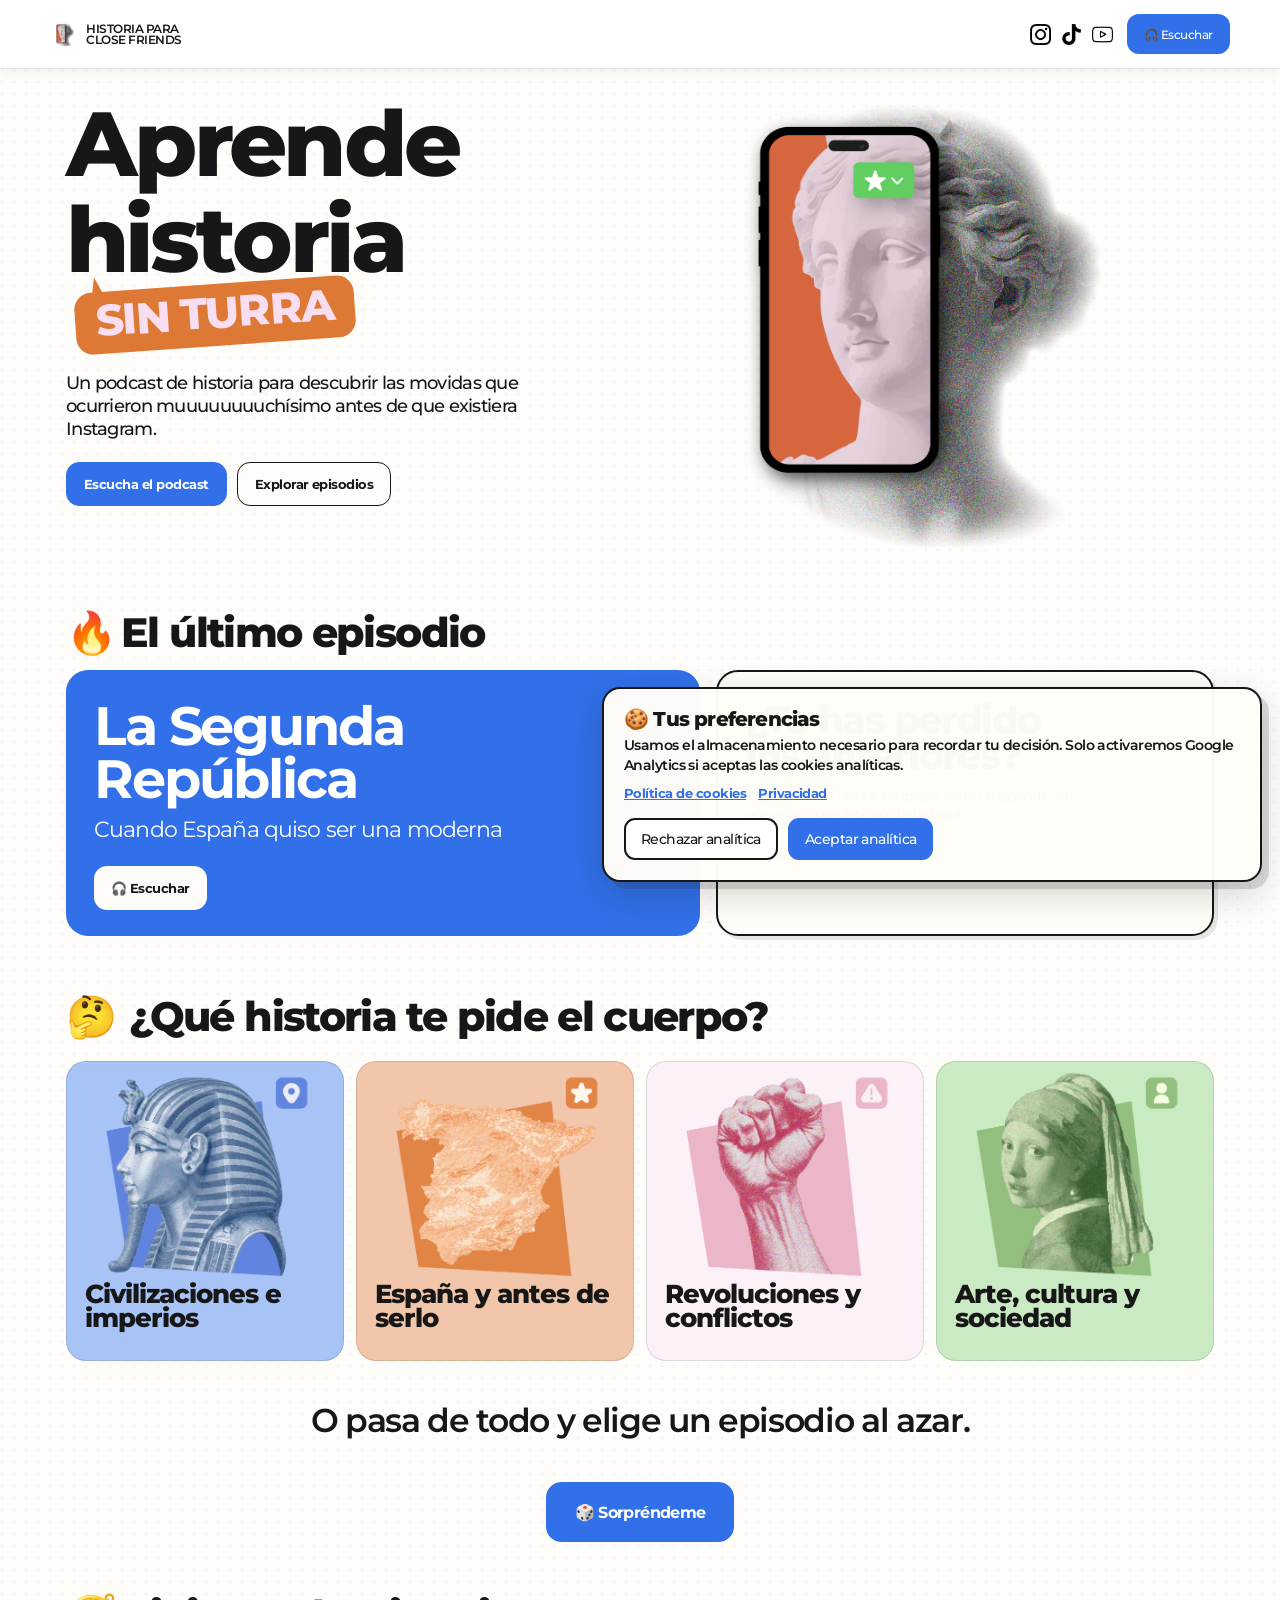
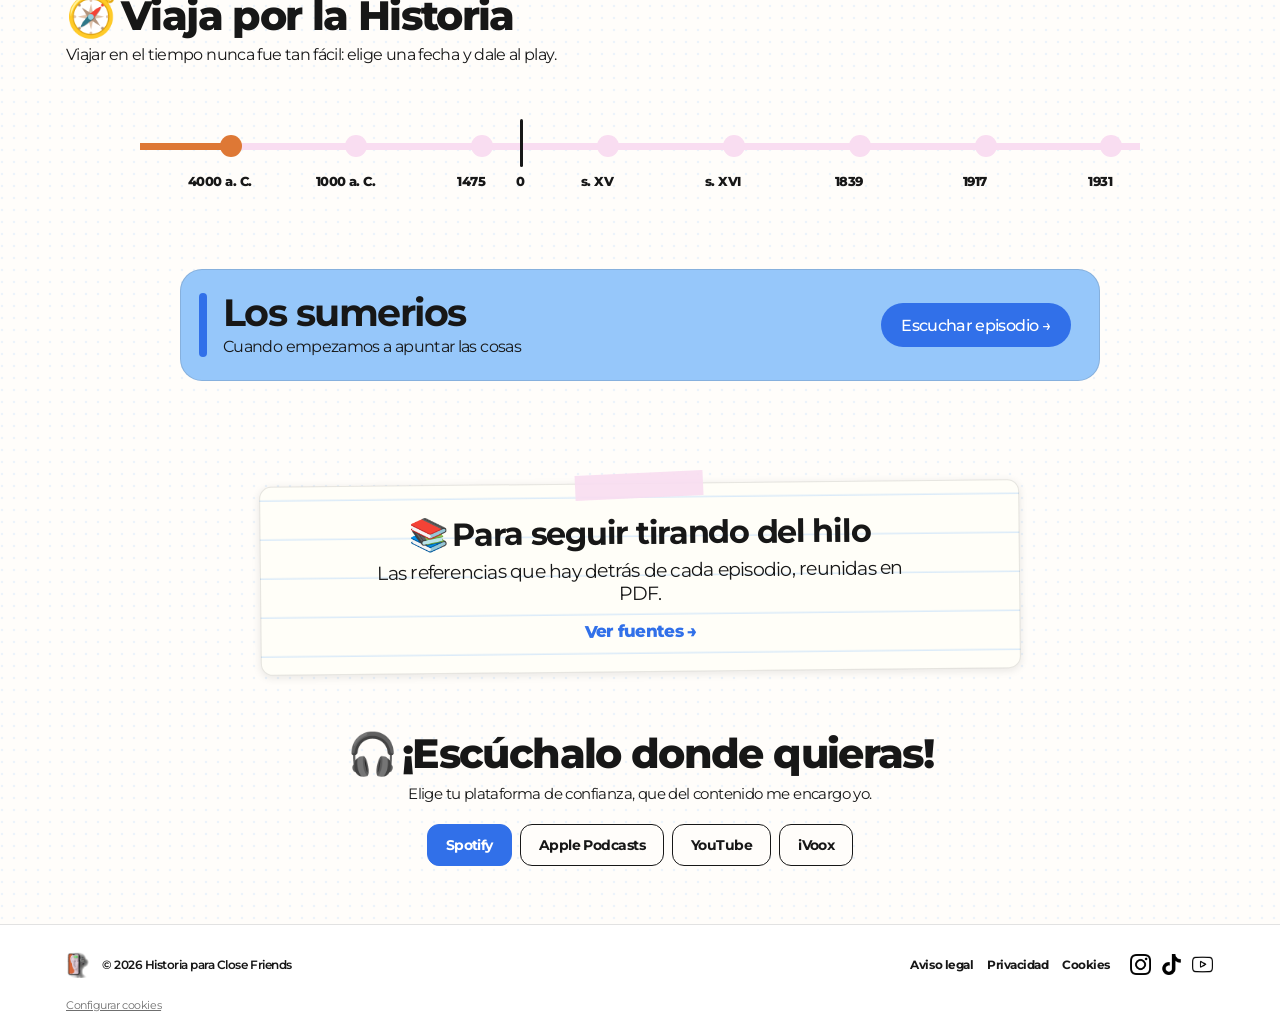
==== index.html @ 55a706d5 "Add files via upload" ====
<!doctype html>
<html lang="es">
  <head>
    <meta charset="utf-8">
    <meta name="viewport" content="width=device-width, initial-scale=1">
    <meta name="description" content="Historia para Close Friends: un podcast para aprender historia sin turra.">
    <title>Historia para Close Friends</title>
    <link rel="icon" href="assets/images/favicon-32.png" sizes="32x32" type="image/png">
    <link rel="icon" href="assets/images/favicon-16.png" sizes="16x16" type="image/png">
    <link rel="apple-touch-icon" href="assets/images/apple-touch-icon.png">
    <link rel="stylesheet" href="assets/css/shared.css?v=4">
    <link rel="stylesheet" href="assets/css/home.css?v=6">
  </head>
  <body>
    <main class="hcf-home" id="inicio">
      <div class="header-band">
        <header class="site-header">
          <a class="wordmark" href="index.html" aria-label="Historia para Close Friends">
            <img class="wordmark-icon" src="assets/images/hero-logo.png" alt="">
            <span class="wordmark-copy"><span>HISTORIA PARA</span><span>CLOSE FRIENDS</span></span>
          </a>
          <div class="header-actions">
            <div class="social-links" aria-label="Redes sociales">
              <!-- Las URLs reales de redes se cargarán desde la exportación de Sheets. -->
              <span class="social-link" aria-label="Instagram"><img src="assets/images/red-instagram.png" alt=""></span>
              <span class="social-link" aria-label="TikTok"><img src="assets/images/red-tiktok.png" alt=""></span>
              <span class="social-link" aria-label="YouTube"><img src="assets/images/red-youtube.png" alt=""></span>
            </div>
            <a class="header-listen" href="https://open.spotify.com/show/4cjYSY9JofzA4vvLkDBrxP" target="_blank" rel="noopener noreferrer">🎧 Escuchar</a>
          </div>
        </header>
      </div>

      <div class="hero-band">
        <section class="hero" aria-labelledby="hero-title">
          <div class="hero-copy">
            <h1 class="hero-title" id="hero-title"><span>Aprende</span><span>historia</span></h1>
            <div class="hero-speech">SIN TURRA</div>
            <p class="hero-description">Un podcast de historia para descubrir las movidas que ocurrieron muuuuuuchísimo antes de que existiera Instagram.</p>
            <div class="hero-actions">
              <a class="button button-primary" href="https://open.spotify.com/show/4cjYSY9JofzA4vvLkDBrxP" target="_blank" rel="noopener noreferrer">Escucha el podcast</a>
              <a class="button button-secondary" href="episodios/">Explorar episodios</a>
            </div>
          </div>
          <div class="hero-art"><img src="assets/images/hero-logo.png" alt="Escultura clásica y móvil de Historia para Close Friends"></div>
        </section>
      </div>

      <section class="latest-band" id="episodios" aria-labelledby="latest-heading">
        <div class="latest">
          <h2 class="latest-heading emoji-heading" id="latest-heading"><span class="heading-emoji" aria-hidden="true">🔥</span><span class="heading-copy">El último episodio</span></h2>
          <article class="episode-card">
            <h3>La Segunda República</h3>
            <p>Cuando España quiso ser una moderna</p>
            <a class="button" href="https://open.spotify.com/show/4cjYSY9JofzA4vvLkDBrxP" target="_blank" rel="noopener noreferrer">🎧 Escuchar</a>
          </article>
          <aside class="episodes-more">
            <h3>¿Te has perdido los anteriores?</h3>
            <p>Descubre por dónde empezar, salta de episodio en episodio y piérdete por la historia.</p>
            <a href="episodios/">Explorar episodios →</a>
          </aside>
        </div>
      </section>

      <section class="categories-band" id="categorias" aria-labelledby="categories-heading">
        <div class="categories">
          <div class="categories-intro"><h2 class="categories-heading emoji-heading" id="categories-heading"><span class="heading-emoji" aria-hidden="true">🤔</span><span class="categories-title-text heading-copy">¿Qué historia te pide el cuerpo?</span></h2></div>
          <div class="category-grid">
            <a class="category-card" href="episodios/?categoria=civilizaciones" style="--category-color:#3170E9" aria-label="Explorar Civilizaciones e imperios"><span class="category-art"><img src="assets/images/categoria-civilizaciones.png" alt=""></span><span class="category-name">Civilizaciones e imperios</span></a>
            <a class="category-card" href="episodios/?categoria=espana" style="--category-color:#DE7835" aria-label="Explorar España y antes de serlo"><span class="category-art"><img src="assets/images/categoria-espana.png" alt=""></span><span class="category-name">España y antes de serlo</span></a>
            <a class="category-card" href="episodios/?categoria=revoluciones" style="--category-color:#EBB6C7" aria-label="Explorar Revoluciones y conflictos"><span class="category-art"><img src="assets/images/categoria-revoluciones.png" alt=""></span><span class="category-name">Revoluciones y conflictos</span></a>
            <a class="category-card" href="episodios/?categoria=arte" style="--category-color:#7FCC6E" aria-label="Explorar Arte, cultura y sociedad"><span class="category-art"><img src="assets/images/categoria-arte.png" alt=""></span><span class="category-name">Arte, cultura y sociedad</span></a>
          </div>
        </div>
      </section>

      <section class="random-band" aria-labelledby="random-title">
        <div class="random-callout"><div class="random-copy"><h2 class="random-title" id="random-title">O pasa de todo y elige un episodio al azar.</h2></div><a class="random-button" href="#" data-random-episode>🎲 Sorpréndeme</a></div>
      </section>

      <section class="timeline-band" id="timeline" aria-labelledby="timeline-heading">
        <h2 class="timeline-section-title emoji-heading" id="timeline-heading"><span class="heading-emoji" aria-hidden="true">🧭</span><span class="heading-copy">Viaja por la Historia</span></h2>
        <p class="timeline-section-subtitle">Viajar en el tiempo nunca fue tan fácil: elige una fecha y dale al play.</p>
        <div class="timeline-preview" data-timeline>
          <div class="timeline-rail" data-timeline-rail>
            <span class="timeline-zero" aria-hidden="true"></span><span class="timeline-zero-label">0</span>
            <button class="timeline-dot is-active" type="button" data-title="Los sumerios" data-subtitle="Cuando empezamos a apuntar las cosas" data-audio="https://open.spotify.com/show/4cjYSY9JofzA4vvLkDBrxP" data-color="#3170E9" data-pale="#96C7FA" style="left:8%" aria-label="4000 a. C. · Los sumerios"></button><span class="timeline-date" style="left:8%">4000 a. C.</span>
            <button class="timeline-dot" type="button" data-title="La Polinesia" data-subtitle="Cuando tu continente es el océano" data-audio="https://open.spotify.com/show/4cjYSY9JofzA4vvLkDBrxP" data-color="#3170E9" data-pale="#96C7FA" style="left:32%" aria-label="1000 a. C. · La Polinesia"></button><span class="timeline-date" style="left:32%">1000 a. C.</span>
            <button class="timeline-dot" type="button" data-title="El Imperio Inca" data-subtitle="Cuando todos los caminos llevaban al Cusco" data-audio="https://open.spotify.com/show/4cjYSY9JofzA4vvLkDBrxP" data-color="#3170E9" data-pale="#96C7FA" style="left:46%" aria-label="s. XV · El Imperio Inca"></button><span class="timeline-date" style="left:46%">s. XV</span>
            <button class="timeline-dot" type="button" data-title="La Guerra de Sucesión Castellana" data-subtitle="Cuando un chisme cambió la historia" data-audio="https://open.spotify.com/show/4cjYSY9JofzA4vvLkDBrxP" data-color="#DE7835" data-pale="#F5C6A4" style="left:61%" aria-label="1475 · La Guerra de Sucesión Castellana"></button><span class="timeline-date" style="left:61%">1475</span>
            <button class="timeline-dot" type="button" data-title="Los Médici" data-subtitle="Cuando el arte era la mejor campaña electoral" data-audio="https://open.spotify.com/show/4cjYSY9JofzA4vvLkDBrxP" data-color="#7FCC6E" data-pale="#CAEAC2" style="left:72%" aria-label="s. XVI · Los Médici"></button><span class="timeline-date" style="left:72%">s. XVI</span>
            <button class="timeline-dot" type="button" data-title="Las Guerras del Opio" data-subtitle="Cuando Reino Unido fue el mayor narcoestado" data-audio="https://open.spotify.com/show/4cjYSY9JofzA4vvLkDBrxP" data-color="#EBB6C7" data-pale="#EBB6C7" style="left:82%" aria-label="1839 · Las Guerras del Opio"></button><span class="timeline-date" style="left:82%">1839</span>
            <button class="timeline-dot" type="button" data-title="La Revolución Rusa" data-subtitle="Cuando ya se cantaba Ra Ra Rasputín" data-audio="https://open.spotify.com/show/4cjYSY9JofzA4vvLkDBrxP" data-color="#EBB6C7" data-pale="#EBB6C7" style="left:89%" aria-label="1917 · La Revolución Rusa"></button><span class="timeline-date" style="left:89%">1917</span>
            <button class="timeline-dot" type="button" data-title="La Segunda República" data-subtitle="Cuando España quiso ser una moderna" data-audio="https://open.spotify.com/show/4cjYSY9JofzA4vvLkDBrxP" data-color="#DE7835" data-pale="#F5C6A4" style="left:96%" aria-label="1931 · La Segunda República"></button><span class="timeline-date" style="left:96%">1931</span>
          </div>
          <article class="timeline-card" data-timeline-card><div><h3 data-timeline-title>Los sumerios</h3><p data-timeline-subtitle>Cuando empezamos a apuntar las cosas</p></div><a data-timeline-link href="https://open.spotify.com/show/4cjYSY9JofzA4vvLkDBrxP" target="_blank" rel="noopener noreferrer">Escuchar episodio →</a></article>
        </div>
      </section>

      <section class="bibliography-band" aria-labelledby="bibliography-heading"><div class="bibliography"><div class="bibliography-note"><h2 class="emoji-heading" id="bibliography-heading"><span class="heading-emoji" aria-hidden="true">📚</span><span class="heading-copy">Bibliografía</span></h2><p>Las referencias que hay detrás de cada episodio, reunidas en PDF.</p><a href="bibliografia/">Ver bibliografía →</a></div></div></section>
      <section class="listen-band" id="escuchar" aria-labelledby="listen-heading"><div class="listen-section"><h2 class="emoji-heading" id="listen-heading"><span class="heading-emoji" aria-hidden="true">🎧</span><span class="heading-copy">¡Escúchalo donde quieras!</span></h2><p>Elige tu plataforma de confianza, que del contenido me encargo yo.</p><div class="platform-list"><a class="platform-button" href="https://open.spotify.com/show/4cjYSY9JofzA4vvLkDBrxP" target="_blank" rel="noopener noreferrer">Spotify</a><a class="platform-button" href="https://podcasts.apple.com/es/podcast/historia-para-close-friends/id6801561675" target="_blank" rel="noopener noreferrer">Apple Podcasts</a><a class="platform-button" href="https://www.youtube.com/@HistoriaparaCloseFriends/podcasts" target="_blank" rel="noopener noreferrer">YouTube</a><a class="platform-button" href="https://go.ivoox.com/sq/3216938" target="_blank" rel="noopener noreferrer">iVoox</a></div></div></section>

      <footer class="site-footer"><div class="footer-content"><div class="footer-brand"><img class="footer-logo" src="assets/images/favicon-512.png" alt=""><span class="footer-copy">© 2026 Historia para Close Friends</span></div><nav class="footer-nav" aria-label="Enlaces legales"><a href="aviso-legal/">Aviso legal</a><a href="privacidad/">Privacidad</a><a href="cookies/">Cookies</a></nav><div class="social-links" aria-label="Redes sociales"><span class="social-link" aria-label="Instagram"><img src="assets/images/red-instagram.png" alt=""></span><span class="social-link" aria-label="TikTok"><img src="assets/images/red-tiktok.png" alt=""></span><span class="social-link" aria-label="YouTube"><img src="assets/images/red-youtube.png" alt=""></span></div></div><div class="footer-meta"><button class="footer-cookie-settings" type="button" data-open-cookie-settings>Configurar cookies</button></div></footer>
    </main>
    <script src="assets/js/site-data.js?v=4"></script>
    <script src="assets/js/analytics.js?v=1"></script>
    <script src="assets/js/cookie-consent.js?v=1"></script>
    <script src="assets/js/social-links.js"></script>
    <script src="assets/js/home.js?v=2"></script>
  </body>
</html>
---- assets/css/shared.css ----
/* Estilos únicos de navegación compartidos por Home y subpáginas. */
  :root {
    --blue: #3170E9;
    --light-blue: #96C7FA;
    --pink: #F9DDF1;
    --green: #7FCC6E;
    --orange: #DE7835;
    --ink: #171717;
    --paper: #fffdfa;
    --tracking: -.04em;
    --header-height: 68px;
  }
  *, *::before, *::after { box-sizing: border-box; }
  body { margin: 0; padding-top: var(--header-height); scroll-padding-top: var(--header-height); color: var(--ink); font-family: "Montserrat", Arial, sans-serif; background-color: var(--paper); background-image: radial-gradient(rgba(150,199,250,.28) 1.35px, transparent 1.35px); background-size: 14px 14px; }
  /* Un único tracking para todos los textos de la web. */
  body, body * { letter-spacing: var(--tracking) !important; }
  a, a:visited { color: inherit; }
  .header-band { position: fixed; inset: 0 0 auto; z-index: 1000; min-height: var(--header-height); background: rgba(255,255,255,.96); border-bottom: 1px solid rgba(23,23,23,.12); box-shadow: 0 3px 14px rgba(23,23,23,.06); backdrop-filter: blur(10px); }
  .site-footer { border-top: 1px solid rgba(23,23,23,.12); background: #fff; }
  a, a:visited { color: inherit; }
  .site-header, .footer-content, .footer-meta { width: min(1180px, calc(100% - 48px)); margin: 0 auto; }
  .site-header { min-height: 68px; display: grid; grid-template-columns: 1fr auto; align-items: center; gap: 24px; }
  .wordmark { display: inline-flex; align-items: center; gap: 4px; width: max-content; color: var(--ink); text-decoration: none; font-size: 12px; font-weight: 600; line-height: .94; letter-spacing: -.015em; }
  .wordmark-icon { display: block; width: 32px; height: 38px; object-fit: contain; flex: 0 0 auto; }
  .wordmark-copy span { display: block; }
  .desktop-nav { display: flex; align-items: center; gap: 29px; }
  .desktop-nav a { color: var(--ink); text-decoration: none; font-size: 12px; font-weight: 700; letter-spacing: -.01em; }
  .desktop-nav a:hover, .footer-nav a:hover, .footer-legal a:hover { color: var(--blue) !important; }
  .header-actions { justify-self: end; display: flex; align-items: center; gap: 12px; }
  .social-links { display: flex; align-items: center; gap: 7px; }
  .social-link { display: inline-flex; align-items: center; justify-content: center; width: 24px; height: 24px; color: var(--ink); text-decoration: none; cursor: pointer; }
  .social-link img { display: block; width: 21px; height: 21px; object-fit: contain; }
  .social-link-label { font-size: 10px; font-weight: 700; }
  .header-listen { justify-self: end; display: inline-flex; align-items: center; min-height: 40px; padding: 0 17px; border: none; border-radius: 12px; background: var(--blue); color: #fff !important; font-size: 12px; font-weight: 500; letter-spacing: -.01em; text-decoration: none; }
  .footer-content { padding: 20px 16px 12px; display: grid; grid-template-columns: auto 1fr auto; align-items: center; gap: 22px; }
  .footer-brand { display: inline-flex; align-items: center; gap: 9px; min-width: 0; }
  .footer-logo { display: block; width: 27px; height: 31px; object-fit: contain; flex: 0 0 auto; }
  .footer-copy { color: var(--ink); font-size: 12px; font-weight: 600; letter-spacing: -.02em; white-space: nowrap; }
  .footer-nav, .footer-legal { display: flex; flex-wrap: wrap; align-items: center; gap: 14px; }
  .footer-nav { justify-content: flex-end; }
  .footer-nav a, .footer-legal a { color: var(--ink); text-decoration: none; font-size: 12px; }
  .footer-nav a { font-weight: 700; }
  .footer-legal a { color: rgba(23,23,23,.62); font-size: 11px; }
  .footer-nav a:hover, .footer-legal a:hover { color: var(--blue); text-decoration: underline; }
  .footer-meta { padding: 0 16px 18px; display: flex; justify-content: flex-end; gap: 16px; }
  .footer-cookie-settings { padding: 0; border: 0; background: transparent; color: rgba(23,23,23,.62); cursor: pointer; font: inherit; font-size: 11px; text-decoration: underline; }
  .footer-cookie-settings:hover { color: var(--blue); }

  /* Aviso de privacidad: el código de Analytics no se carga hasta aceptar. */
  .cookie-banner { position: fixed; z-index: 1100; right: 18px; bottom: 18px; left: 18px; width: min(660px, calc(100% - 36px)); margin-left: auto; padding: 20px; border: 2px solid var(--ink); border-radius: 18px; background: rgba(255, 253, 247, .98); box-shadow: 7px 7px 0 rgba(23,23,23,.14), 0 12px 35px rgba(23,23,23,.18); }
  .cookie-banner[hidden] { display: none; }
  .cookie-banner-title { margin: 0 0 7px; font-size: 20px; font-weight: 800; line-height: 1; }
  .cookie-banner-copy { margin: 0; font-size: 14px; font-weight: 600; line-height: 1.38; }
  .cookie-banner-links { display: flex; flex-wrap: wrap; gap: 12px; margin-top: 10px; }
  .cookie-banner-links a { color: var(--blue); font-size: 13px; font-weight: 700; }
  .cookie-banner-actions { display: flex; flex-wrap: wrap; gap: 10px; margin-top: 17px; }
  .cookie-button { min-height: 42px; padding: 9px 15px; border: 2px solid var(--ink); border-radius: 11px; cursor: pointer; font: inherit; font-size: 14px; font-weight: 500; }
  .cookie-button-accept { background: var(--blue); border-color: var(--blue); color: #fff; }
  .cookie-button-reject { background: #fff; color: var(--ink); }
  .cookie-button:hover { transform: translateY(-2px); }
  .cookie-button:focus-visible, .footer-cookie-settings:focus-visible { outline: 3px solid var(--orange); outline-offset: 3px; }
  @media (max-width: 780px) {
    .site-header { grid-template-columns: 1fr auto; width: min(100% - 28px, 1180px); }
    .desktop-nav { grid-column: 1 / -1; grid-row: 2; justify-content: space-between; gap: 10px; padding-bottom: 14px; }
    .header-actions .social-links { display: none; }
    .footer-content, .footer-meta { width: calc(100% - 28px); }
    .footer-content { grid-template-columns: 1fr; gap: 14px; }
    .footer-nav { justify-content: flex-start; }
    .footer-meta { justify-content: flex-start; }
    .cookie-banner { right: 14px; bottom: 14px; left: 14px; width: auto; padding: 17px; }
  }
  @media (max-width: 480px) {
    .wordmark-icon { width: 28px; height: 34px; }
    .wordmark { font-size: 11px; }
    .header-listen { padding: 0 11px; }
  }
---- assets/css/home.css ----
@import url('https://fonts.googleapis.com/css2?family=Montserrat:wght@500;600;700;800&display=swap');

      :root {
        --blue: #3170E9;
        --light-blue: #96C7FA;
        --pink: #F9DDF1;
        --green: #7FCC6E;
        --orange: #DE7835;
        --ink: #171717;
        --paper: #fffdfa;
      }

      * {
        box-sizing: border-box;
      }

      html,
      body {
        margin: 0;
        background: transparent;
      }

      body {
        color: var(--ink);
        font-family: "Montserrat", Arial, sans-serif;
      }

      .hcf-home {
        overflow: hidden;
        background-color: var(--paper);
        background-image: url("data:image/svg+xml,%3Csvg xmlns='http://www.w3.org/2000/svg' width='12' height='12' viewBox='0 0 12 12'%3E%3Ccircle cx='2' cy='2' r='1.25' fill='%2396C7FA' fill-opacity='.18'/%3E%3C/svg%3E");
        background-repeat: repeat;
        background-position: 0 0;
      }

      /* Microinteracciones: suaves y respetuosas con la identidad visual. */
      .hcf-home .reveal-on-scroll {
        opacity: 0;
        transform: translateY(18px);
        transition: opacity .55s ease, transform .55s ease;
      }

      .hcf-home .reveal-on-scroll.is-visible {
        opacity: 1;
        transform: translateY(0);
      }

      .hcf-home .button,
      .hcf-home .header-listen,
      .hcf-home .random-button,
      .hcf-home .timeline-card a,
      .hcf-home .platform-button,
      .hcf-home .bibliography-note a {
        transition: transform .2s ease, background-color .2s ease, color .2s ease;
      }

      .hcf-home .button:hover,
      .hcf-home .header-listen:hover,
      .hcf-home .random-button:hover,
      .hcf-home .timeline-card a:hover,
      .hcf-home .platform-button:hover,
      .hcf-home .bibliography-note a:hover {
        transform: translateY(-3px);
      }

      .hcf-home .category-card {
        transition: transform .25s ease, box-shadow .25s ease;
      }

      .hcf-home .category-card:hover {
        transform: translateY(-5px);
        box-shadow: 0 8px 0 rgba(23, 23, 23, .08);
      }

      .hcf-home .timeline-dot:hover {
        box-shadow: 0 0 0 5px rgba(249, 221, 241, .8);
      }

      @media (prefers-reduced-motion: reduce) {
        .hcf-home .reveal-on-scroll,
        .hcf-home .reveal-on-scroll.is-visible {
          opacity: 1;
          transform: none;
          transition: none;
        }

        .hcf-home .button,
        .hcf-home .header-listen,
        .hcf-home .random-button,
        .hcf-home .timeline-card a,
        .hcf-home .platform-button,
        .hcf-home .bibliography-note a,
        .hcf-home .category-card {
          transition: none;
        }
      }

      /* Modo experimental: se activa con ?motion=bold */
      @media (prefers-reduced-motion: no-preference) {
        .hcf-home.motion-bold .reveal-on-scroll {
          transform: translateY(54px) rotate(1.2deg) scale(.97);
          transition-duration: .8s;
        }

        .hcf-home.motion-bold .reveal-on-scroll.is-visible {
          transform: translateY(0) rotate(0) scale(1);
        }

        .hcf-home.motion-bold .category-card:hover {
          transform: translateY(-12px) rotate(-1.2deg) scale(1.025);
          box-shadow: 0 14px 0 rgba(23, 23, 23, .10);
        }

        .hcf-home.motion-bold .button:hover,
        .hcf-home.motion-bold .header-listen:hover,
        .hcf-home.motion-bold .random-button:hover,
        .hcf-home.motion-bold .timeline-card a:hover,
        .hcf-home.motion-bold .platform-button:hover {
          transform: translateY(-6px) rotate(-1.5deg) scale(1.06);
        }

        .hcf-home.motion-bold .timeline-dot:hover {
          transform: scale(1.45) rotate(12deg);
          box-shadow: 0 0 0 8px rgba(249, 221, 241, .9), 0 0 22px rgba(127, 204, 110, .65);
        }

        .hcf-home.motion-bold .timeline-card {
          animation: timeline-card-float 3.2s ease-in-out infinite;
        }

        .hcf-home.motion-bold .random-button {
          animation: random-button-wiggle 4s ease-in-out infinite;
        }

        @keyframes timeline-card-float {
          0%, 100% { transform: translateY(0) rotate(0); }
          50% { transform: translateY(-5px) rotate(.5deg); }
        }

        @keyframes random-button-wiggle {
          0%, 82%, 100% { transform: rotate(0); }
          86% { transform: rotate(-3deg) scale(1.04); }
          90% { transform: rotate(3deg) scale(1.04); }
          94% { transform: rotate(-1deg) scale(1.02); }
        }
      }

      /* El patrón vive en un único fondo para que no se reinicie entre secciones. */
      .hero-band,
      .latest-band,
      .categories-band,
      .random-band,
      .timeline-band,
      .bibliography-band,
      .listen-band {
        background: transparent;
      }

      .hero-band {
        background-color: var(--paper);
        background-image: url("data:image/svg+xml,%3Csvg xmlns='http://www.w3.org/2000/svg' width='12' height='12' viewBox='0 0 12 12'%3E%3Ccircle cx='2' cy='2' r='1.25' fill='%2396C7FA' fill-opacity='.22'/%3E%3C/svg%3E");
      }

      .hero {
        width: min(1180px, calc(100% - 48px));
        margin: 0 auto;
      }

      .hero {
        display: grid;
        grid-template-columns: minmax(0, 1.04fr) minmax(300px, .96fr);
        align-items: start;
        gap: 32px;
        min-height: 540px;
        padding: 34px 16px 58px;
      }

      .hero-copy {
        position: relative;
        z-index: 1;
      }

      .hero-title {
        max-width: 670px;
        margin: 0;
        color: var(--ink);
        font-size: clamp(64px, 7.1vw, 112px);
        font-weight: 800;
        line-height: .93;
        letter-spacing: -.07em;
      }

      .hero-title span {
        display: block;
      }

      .hero-title span + span {
        margin-top: 11px;
      }

      .hero-speech {
        position: relative;
        z-index: 2;
        display: inline-block;
        margin: 2px 0 25px 9px;
        padding: 7px 21px 11px;
        border-radius: 17px;
        background: var(--orange);
        color: var(--pink);
        font-size: clamp(29px, 3.4vw, 46px);
        font-weight: 800;
        line-height: 1;
        letter-spacing: -.035em;
        transform: rotate(-4deg);
      }

      .hero-speech::after {
        content: "";
        position: absolute;
        top: -14px;
        left: 20px;
        width: 0;
        height: 0;
        border-right: 14px solid transparent;
        border-bottom: 20px solid var(--orange);
        transform: rotate(10deg);
      }

      .hero-description {
        max-width: 520px;
        margin: 0 0 21px;
        font-size: clamp(16px, 1.4vw, 19px);
        font-weight: 500;
        line-height: 1.31;
        letter-spacing: -.012em;
      }

      .hero-actions {
        display: flex;
        flex-wrap: wrap;
        gap: 10px;
      }

      .button {
        display: inline-flex;
        align-items: center;
        justify-content: center;
        min-height: 44px;
        padding: 0 17px;
        border-radius: 13px;
        font-size: 13px;
        font-weight: 700;
        letter-spacing: -.01em;
        text-decoration: none;
      }

      .button-primary {
        border: 1.5px solid var(--blue);
        background: var(--blue);
        color: #fff !important;
      }

      .button-secondary {
        border: 1.5px solid var(--ink);
        background: var(--paper);
        color: var(--ink);
      }

      .button-secondary:hover,
      .button-secondary:focus-visible {
        background: var(--pink);
        color: var(--ink);
      }

      .hero-art {
        display: flex;
        justify-content: center;
        align-items: flex-start;
        min-height: 500px;
        margin-bottom: -300px;
      }

      .hero-art img {
        display: block;
        width: min(120%, 620px);
        max-width: none;
        height: auto;
        transform: translateY(-155px);
      }

      .latest-band {
        background-color: var(--paper);
        background-image: url("data:image/svg+xml,%3Csvg xmlns='http://www.w3.org/2000/svg' width='12' height='12' viewBox='0 0 12 12'%3E%3Ccircle cx='2' cy='2' r='1.25' fill='%2396C7FA' fill-opacity='.22'/%3E%3C/svg%3E");
      }

      .latest {
        width: min(1180px, calc(100% - 48px));
        margin: 0 auto;
        padding: 4px 16px 58px;
        display: grid;
        grid-template-columns: minmax(0, 1.12fr) minmax(280px, .88fr);
        gap: 16px;
      }

      .latest-heading {
        grid-column: 1 / -1;
        margin: 0 0 2px;
        font-size: clamp(30px, 3.2vw, 44px);
        font-weight: 800;
        line-height: .98;
        letter-spacing: -.055em;
      }

      /* El emoji ocupa su propia columna: si el texto salta de línea,
         continúa bajo la frase y no bajo el emoji. */
      .emoji-heading {
        display: flex;
        align-items: flex-start;
        gap: .14em;
      }

      .emoji-heading .heading-emoji {
        flex: 0 0 auto;
        line-height: inherit;
      }

      .emoji-heading .heading-copy {
        min-width: 0;
      }

      .episode-card,
      .episodes-more {
        min-height: 220px;
        border-radius: 22px;
        padding: 30px 28px 26px;
      }

      .episode-card {
        display: flex;
        flex-direction: column;
        align-items: flex-start;
        background: var(--blue);
        color: white;
      }

      .episode-card h3 {
        margin: 0 0 10px;
        font-size: clamp(36px, 4.2vw, 58px);
        font-weight: 700;
        line-height: .98;
        letter-spacing: -.055em;
      }

      .episode-card p {
        margin: 0 0 24px;
        font-size: clamp(17px, 1.7vw, 22px);
        line-height: 1.2;
        letter-spacing: -.02em;
      }

      .episode-card .button {
        margin-top: auto;
        border-color: var(--ink);
        background: var(--paper);
        color: var(--ink);
      }

      .episodes-more {
        border: 2px solid var(--ink);
        background: #FFFDF7;
        box-shadow: 4px 4px 0 rgba(23, 23, 23, .10);
      }

      .episodes-more h3 {
        max-width: 340px;
        margin: 0 0 14px;
        font-size: clamp(27px, 3vw, 39px);
        font-weight: 800;
        line-height: .94;
        letter-spacing: -.06em;
      }

      .episodes-more p {
        max-width: 330px;
        margin: 0 0 22px;
        font-size: 14px;
        line-height: 1.25;
        letter-spacing: -.01em;
      }

      .episodes-more a {
        color: var(--blue);
        font-size: 14px;
        font-weight: 700;
        letter-spacing: -.02em;
        text-decoration: none;
      }

      .episodes-more a:hover,
      .bibliography-note a:hover {
        color: var(--orange) !important;
      }

      .categories-band {
        background-color: var(--paper);
        background-image: url("data:image/svg+xml,%3Csvg xmlns='http://www.w3.org/2000/svg' width='12' height='12' viewBox='0 0 12 12'%3E%3Ccircle cx='2' cy='2' r='1.25' fill='%2396C7FA' fill-opacity='.22'/%3E%3C/svg%3E");
      }

      .categories {
        width: min(1180px, calc(100% - 48px));
        margin: 0 auto;
        padding: 4px 16px 18px;
      }

      .categories-intro {
        display: block;
        margin-bottom: 26px;
      }

      .categories-heading {
        gap: 14px;
        max-width: 100%;
        margin: 0;
        font-size: clamp(30px, 3.2vw, 44px);
        font-weight: 800;
        line-height: .92;
        letter-spacing: -.065em;
      }

      .categories-emoji {
        flex: 0 0 auto;
        line-height: .92;
      }

      .categories-title-text {
        min-width: 0;
      }

      .category-grid {
        display: grid;
        grid-template-columns: repeat(4, minmax(0, 1fr));
        gap: 12px;
      }

      .category-card {
        position: relative;
        min-height: 300px;
        overflow: hidden;
        border: 1px solid rgba(23, 23, 23, .12);
        border-radius: 20px;
        background: color-mix(in srgb, var(--category-color) 42%, white);
        color: var(--ink);
        text-decoration: none;
      }

      .category-art {
        position: absolute;
        top: 8px;
        right: 8px;
        left: 8px;
        width: auto;
        height: 218px;
        display: flex;
        align-items: center;
        justify-content: center;
      }

      .category-art::after {
        content: none;
      }

      .category-art img {
        position: relative;
        z-index: 1;
        display: block;
        width: 100%;
        height: 100%;
        object-fit: contain;
        transform: scale(1.04);
      }

      .category-name {
        position: absolute;
        right: 18px;
        top: 220px;
        left: 18px;
        margin: 0;
        font-size: clamp(20px, 2vw, 28px);
        font-weight: 800;
        line-height: .94;
        letter-spacing: -.055em;
      }

      .timeline-band,
      .bibliography-band {
        background-color: var(--paper);
        background-image: url("data:image/svg+xml,%3Csvg xmlns='http://www.w3.org/2000/svg' width='12' height='12' viewBox='0 0 12 12'%3E%3Ccircle cx='2' cy='2' r='1.25' fill='%2396C7FA' fill-opacity='.22'/%3E%3C/svg%3E");
      }

      .timeline-preview {
        width: min(1180px, calc(100% - 48px));
        min-height: 310px;
        margin: 0 auto;
        padding: 18px 7% 34px;
        border-radius: 0;
        background: transparent;
        position: relative;
      }

      .timeline-rail {
        position: relative;
        height: 142px;
      }

      .timeline-rail::before,
      .timeline-rail::after {
        content: "";
        position: absolute;
        left: 0;
        top: 42px;
        height: 7px;
      }

      .timeline-rail::before {
        right: 0;
        background: var(--pink);
        z-index: 0;
      }
      .timeline-rail::after {
        width: var(--progress, 0px);
        background: var(--orange);
        transition: width .35s ease;
        pointer-events: none;
        z-index: 0;
      }

      .timeline-dot {
        position: absolute;
        top: 34px;
        width: 22px;
        height: 22px;
        border: 0;
        border-radius: 50%;
        background: var(--pink);
        cursor: pointer;
        z-index: 1;
        transition: background .2s ease, transform .2s ease;
      }

      .timeline-dot:hover { transform: scale(1.16); }
      .timeline-dot.is-active { background: var(--orange); }

      .timeline-zero {
        position: absolute;
        left: 38%;
        top: 18px;
        width: 3px;
        height: 48px;
        border-radius: 3px;
        background: var(--ink);
        z-index: 2;
      }

      .timeline-zero-label {
        position: absolute;
        left: 38%;
        top: 72px;
        transform: translateX(-50%);
        color: var(--ink);
        font-size: 13px;
        font-weight: 800;
      }

      .timeline-date {
        position: absolute;
        top: 72px;
        transform: translateX(-50%);
        color: var(--ink);
        font-size: 13px;
        font-weight: 800;
        white-space: nowrap;
        transition: top .2s ease;
      }

      .timeline-card {
        position: relative;
        width: min(920px, 100%);
        min-height: 112px;
        margin: 26px auto 0;
        padding: 22px 28px 22px 18px;
        display: grid;
        grid-template-columns: 8px minmax(0, 1fr) auto;
        align-items: center;
        gap: 16px;
        color: var(--ink);
        background: var(--timeline-pale, var(--pink));
        border: 1px solid rgba(23, 23, 23, .13);
        border-radius: 22px;
        box-shadow: none;
        transition: background-color .25s ease, border-color .25s ease;
      }

      .timeline-card::before {
        content: "";
        width: 8px;
        height: 64px;
        border-radius: 999px;
        background: var(--timeline-color, var(--orange));
      }

      .timeline-card h3 { margin: 0 0 6px; font-size: clamp(24px, 3vw, 38px); line-height: .95; letter-spacing: -.06em; }
      .timeline-card p { margin: 0; font-size: 16px; }
      .timeline-card a { display: inline-flex; align-items: center; justify-content: center; min-height: 44px; padding: 0 20px; border-radius: 999px; background: var(--timeline-color, var(--orange)); color: #fff !important; font-weight: 500; text-decoration: none; white-space: nowrap; }

      .timeline-section-title {
        width: min(1180px, calc(100% - 48px));
        margin: 0 auto 10px;
        padding: 0 16px;
        font-size: clamp(30px, 3.2vw, 44px);
        font-weight: 800;
        line-height: .95;
        letter-spacing: -.06em;
        text-align: left;
      }

      .timeline-section-subtitle {
        width: min(1180px, calc(100% - 48px));
        margin: 0 auto 18px;
        padding: 0 16px;
        font-size: 16px;
        line-height: 1.25;
        text-align: left;
      }

      .bibliography {
        width: min(1180px, calc(100% - 48px));
        margin: 0 auto;
        padding: 68px 16px 22px;
        display: grid;
        grid-template-columns: minmax(210px, .8fr) 1fr 1fr;
        gap: 16px;
        align-items: start;
      }

      .bibliography-heading h2 {
        margin: 0;
        font-size: clamp(30px, 3.2vw, 44px);
        line-height: .9;
        letter-spacing: -.07em;
      }

      .bibliography-note .emoji-heading,
      .listen-section .emoji-heading {
        justify-content: center;
        text-align: left;
      }

      .bibliography-card {
        min-height: 170px;
        padding: 22px 18px;
        border: 1px solid rgba(23, 23, 23, .12);
        border-radius: 18px;
        color: var(--ink);
        text-decoration: none;
      }

      .bibliography-card--pink { background: var(--pink); }
      .bibliography-card--orange { background: var(--orange); }

      .bibliography-card h3 {
        margin: 0 0 10px;
        font-size: 20px;
        letter-spacing: -.04em;
      }

      .bibliography-card p {
        max-width: 230px;
        margin: 0;
        font-size: 14px;
        line-height: 1.25;
      }

      .bibliography-card span {
        display: inline-block;
        margin-top: 18px;
        color: inherit;
        font-size: 14px;
        font-weight: 700;
      }

      .bibliography-note {
        position: relative;
        width: min(760px, 100%);
        margin-bottom: 8px;
        grid-column: 1 / -1;
        justify-self: center;
        padding: 34px 42px 30px;
        text-align: center;
        background-color: #fffef8;
        background-image: repeating-linear-gradient(to bottom, transparent 0 37px, rgba(150, 199, 250, .34) 38px 39px);
        background-size: 100% 39px;
        background-position: 0 14px;
        border: 1px solid rgba(23, 23, 23, .10);
        border-radius: 12px;
        transform: rotate(-.6deg);
        box-shadow: 0 2px 8px rgba(23, 23, 23, .10);
      }

      .bibliography-note::before {
        content: "";
        position: absolute;
        top: -11px;
        left: 50%;
        width: 128px;
        height: 25px;
        background: var(--pink);
        opacity: .9;
        transform: translateX(-50%) rotate(-2deg);
      }

      .bibliography-note h2 {
        position: relative;
        margin: 0 0 12px;
        font-size: clamp(22px, 2.8vw, 32px);
        line-height: .95;
        letter-spacing: -.06em;
      }

      .bibliography-note p {
        position: relative;
        max-width: 560px;
        margin: 0 auto 16px;
        font-size: clamp(15px, 1.8vw, 19px);
        line-height: 1.18;
      }

      .bibliography-note a {
        position: relative;
        color: var(--blue);
        font-size: 17px;
        font-weight: 800;
        text-decoration: none;
      }

      .listen-band {
        background-color: var(--paper);
        background-image: url("data:image/svg+xml,%3Csvg xmlns='http://www.w3.org/2000/svg' width='12' height='12' viewBox='0 0 12 12'%3E%3Ccircle cx='2' cy='2' r='1.25' fill='%2396C7FA' fill-opacity='.22'/%3E%3C/svg%3E");
      }

      .listen-section {
        width: min(1180px, calc(100% - 48px));
        margin: 0 auto;
        padding: 32px 16px 58px;
        text-align: center;
      }

      .listen-section h2 { margin: 0; font-size: clamp(30px, 3.2vw, 44px); font-weight: 800; line-height: .95; letter-spacing: -.06em; }
      .listen-section p { margin: 12px 0 20px; font-size: 15px; line-height: 1.25; }
      .platform-list { display: flex; flex-wrap: wrap; justify-content: center; gap: 8px; }
      .platform-button { display: inline-flex; align-items: center; justify-content: center; min-height: 42px; padding: 0 18px; border: 1.5px solid var(--ink); border-radius: 12px; background: var(--paper); color: var(--ink); font-size: 14px; font-weight: 700; text-decoration: none; transition: transform .2s ease, background .2s ease; }
      .platform-button:first-child { border-color: var(--blue); background: var(--blue); color: white; }
      .platform-button:hover { transform: translateY(-3px); background: var(--pink); color: var(--ink); }

      .footer-content {
        width: min(1180px, calc(100% - 48px));
        margin: 0 auto;
        padding: 24px 16px 18px;
        display: grid;
        grid-template-columns: auto 1fr auto;
        align-items: center;
        gap: 18px;
      }

      .footer-meta {
        width: min(1180px, calc(100% - 48px));
        margin: 0 auto;
        padding: 0 16px 22px;
        display: flex;
        justify-content: space-between;
        gap: 16px;
      }

      .footer-inner .social-link { width: 28px; height: 28px; }
      .footer-inner .social-link img { width: 24px; height: 24px; }

      .random-band {
        background-color: var(--paper);
        background-image: url("data:image/svg+xml,%3Csvg xmlns='http://www.w3.org/2000/svg' width='12' height='12' viewBox='0 0 12 12'%3E%3Ccircle cx='2' cy='2' r='1.25' fill='%2396C7FA' fill-opacity='.22'/%3E%3C/svg%3E");
      }

      /* Sobrescribe los fondos individuales: el patrón debe ser continuo. */
      .hero-band,
      .latest-band,
      .categories-band,
      .random-band,
      .timeline-band,
      .bibliography-band,
      .listen-band {
        background-color: transparent;
        background-image: none;
      }

      .random-callout {
        width: min(1180px, calc(100% - 48px));
        margin: 0 auto;
        padding: 24px 28px 54px;
        display: flex;
        flex-direction: column;
        align-items: center;
        justify-content: center;
        gap: 0;
        text-align: center;
      }

      .random-copy {
        max-width: 900px;
      }

      .random-title {
        margin: 0 0 8px;
        font-size: clamp(24px, 2.6vw, 36px);
        font-weight: 600;
        line-height: 1.05;
        letter-spacing: -.035em;
      }

      .random-button {
        flex: 0 0 auto;
        display: inline-flex;
        align-items: center;
        justify-content: center;
        margin-top: 36px;
        min-height: 60px;
        padding: 0 28px;
        border: 1.5px solid var(--blue);
        border-radius: 15px;
        background: var(--blue);
        color: #fff !important;
        font-size: 16px;
        font-weight: 700;
        letter-spacing: -.02em;
        text-decoration: none;
      }

      @media (max-width: 760px) {
        .hero {
          width: min(100% - 32px, 600px);
        }

        .hero {
          grid-template-columns: 1fr;
          gap: 16px;
          min-height: 0;
          padding: 32px 0 38px;
        }

        .hero-title {
          font-size: clamp(63px, 17vw, 96px);
          line-height: .94;
        }

        .hero-title span + span {
          margin-top: 8px;
        }

        .hero-speech {
          margin-top: 2px;
          margin-left: 6px;
          font-size: clamp(28px, 8vw, 42px);
        }

        .hero-description {
          max-width: 420px;
          font-size: 16px;
        }

        .hero-art {
          display: none;
        }

        .latest {
          width: min(100% - 32px, 600px);
          grid-template-columns: 1fr;
          padding: 0 0 38px;
        }

        .latest-heading {
          grid-column: auto;
        }

        .episode-card,
        .episodes-more {
          min-height: 0;
          padding: 26px 22px 24px;
        }

        .categories {
          width: min(100% - 32px, 600px);
          padding: 0 0 14px;
        }

        .categories-intro {
          display: block;
          margin-bottom: 20px;
        }

        .category-grid {
          grid-template-columns: repeat(2, minmax(0, 1fr));
        }

        .category-card {
          min-height: 245px;
        }

        .category-art {
          top: 8px;
          right: 8px;
          left: 8px;
          height: 170px;
        }

        .category-name {
          top: 175px;
        }

        .random-callout {
          width: min(100% - 32px, 600px);
          display: block;
          padding: 25px 22px 34px;
        }

        .random-button {
          display: flex;
          width: fit-content;
          margin: 22px auto 0;
        }

        .timeline-preview {
          width: min(100% - 32px, 600px);
          min-height: 0;
          padding: 18px 4px 24px;
        }

        /* En móvil la línea se convierte en una cronología vertical táctil. */
        .timeline-rail {
          display: grid;
          grid-template-columns: 32px minmax(0, 1fr);
          grid-auto-rows: minmax(32px, auto);
          align-items: center;
          gap: 10px 13px;
          width: min(100%, 250px);
          height: auto;
          margin: 0 auto;
          padding: 4px 0;
        }

        .timeline-rail::before {
          top: 10px;
          bottom: 10px;
          left: 14px;
          right: auto;
          width: 4px;
          height: auto;
        }

        .timeline-rail::after {
          display: none;
        }

        /* Conserva la marca del año 0 también en la cronología vertical. */
        .timeline-zero {
          position: relative;
          top: auto;
          left: auto;
          grid-column: 1;
          justify-self: center;
          width: 4px;
          height: 42px;
          background: var(--ink);
        }

        .timeline-zero-label {
          position: relative;
          top: auto;
          left: auto;
          grid-column: 2;
          transform: none;
          align-self: center;
          font-size: 15px;
        }

        .timeline-dot {
          position: relative;
          top: auto;
          left: auto !important;
          grid-column: 1;
          width: 30px;
          height: 30px;
        }

        .timeline-date {
          position: relative;
          top: auto;
          left: auto !important;
          grid-column: 2;
          transform: none;
          align-self: center;
          font-size: 15px;
          white-space: normal;
        }

        .timeline-card {
          grid-template-columns: 8px minmax(0, 1fr);
          padding: 20px 18px;
        }

        .timeline-card a {
          grid-column: 2;
          justify-self: start;
        }

        .timeline-section-title {
          width: min(100% - 32px, 600px);
          padding: 0;
          margin-bottom: 14px;
        }

        .timeline-section-subtitle {
          width: min(100% - 32px, 600px);
          padding: 0;
        }

        .bibliography {
          width: min(100% - 32px, 600px);
          grid-template-columns: 1fr 1fr;
          padding: 46px 0 16px;
        }

        .bibliography-heading {
          grid-column: 1 / -1;
        }

        .resource-card {
          min-height: 160px;
        }

        .footer-content,
        .footer-meta {
          width: min(100% - 32px, 600px);
          padding-right: 0;
          padding-left: 0;
        }

        .footer-content { grid-template-columns: 1fr; }
        .footer-meta { flex-direction: column; }

        .random-button {
          min-height: 54px;
          padding: 0 23px;
          font-size: 15px;
        }
      }

      @media (max-width: 460px) {
        .bibliography { grid-template-columns: 1fr; }
      }

      .hcf-home [hidden] { display: none !important; }
      .home-video-modal { position: fixed; z-index: 100; inset: 0; display: grid; place-items: center; padding: 22px; background: rgba(23,23,23,.62); opacity: 0; pointer-events: none; transition: opacity .2s ease; }
      .home-video-modal.is-open { opacity: 1; pointer-events: auto; }
      .home-video-dialog { position: relative; width: min(900px,100%); overflow: hidden; border-radius: 20px; background: var(--modal-pale,var(--light-blue)); box-shadow: 0 18px 50px rgba(23,23,23,.3); }
      .home-video-dialog h2 { margin: 0; padding: 16px 62px 12px 18px; font-size: 20px; background: var(--modal-pale,var(--light-blue)); }
      .home-video-close { position: absolute; z-index: 2; top: 10px; right: 12px; width: 38px; height: 38px; border: 0; border-radius: 50%; background: var(--modal-color,var(--blue)); color: #fff; cursor: pointer; font-size: 26px; line-height: 1; }
      .home-video-frame { display: block; width: 100%; aspect-ratio: 16 / 9; border: 0; background: #171717; }
      @media (max-width: 480px) { .home-video-modal { padding: 10px; } .home-video-dialog { border-radius: 15px; } }
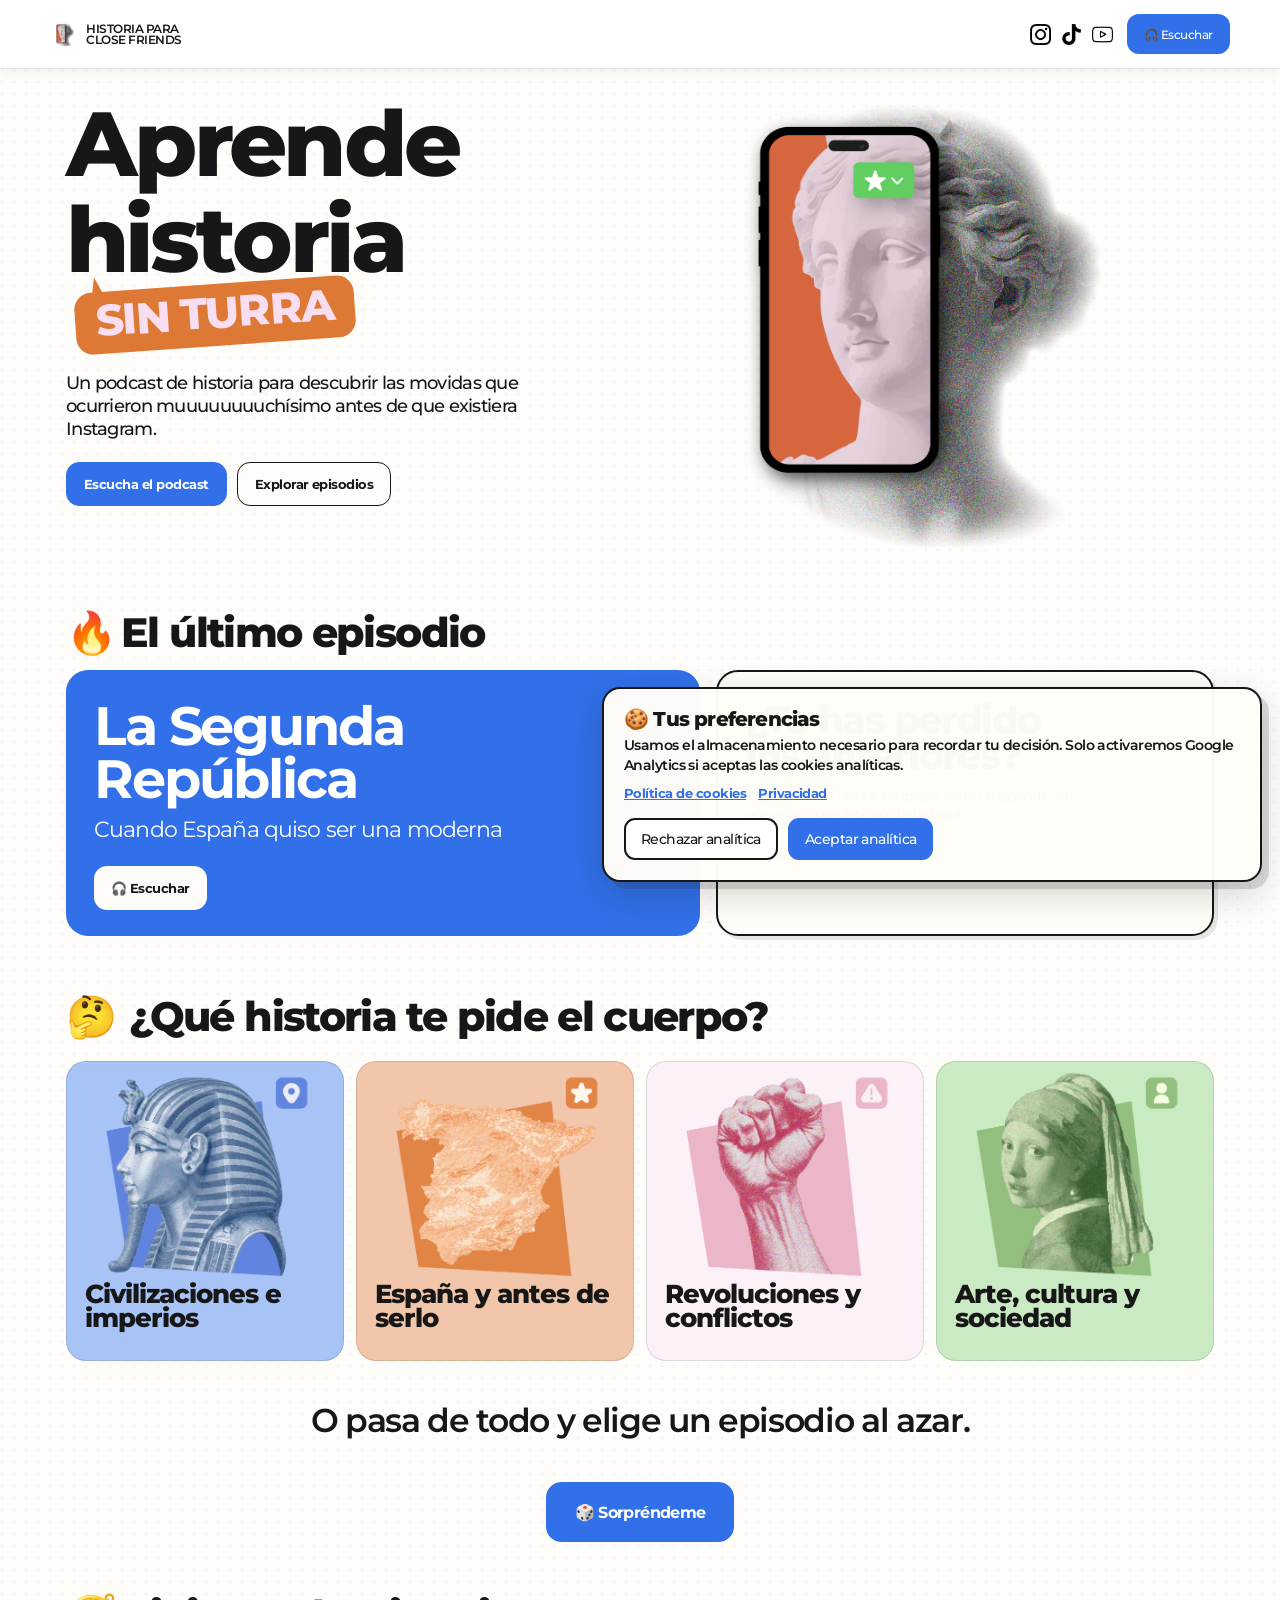
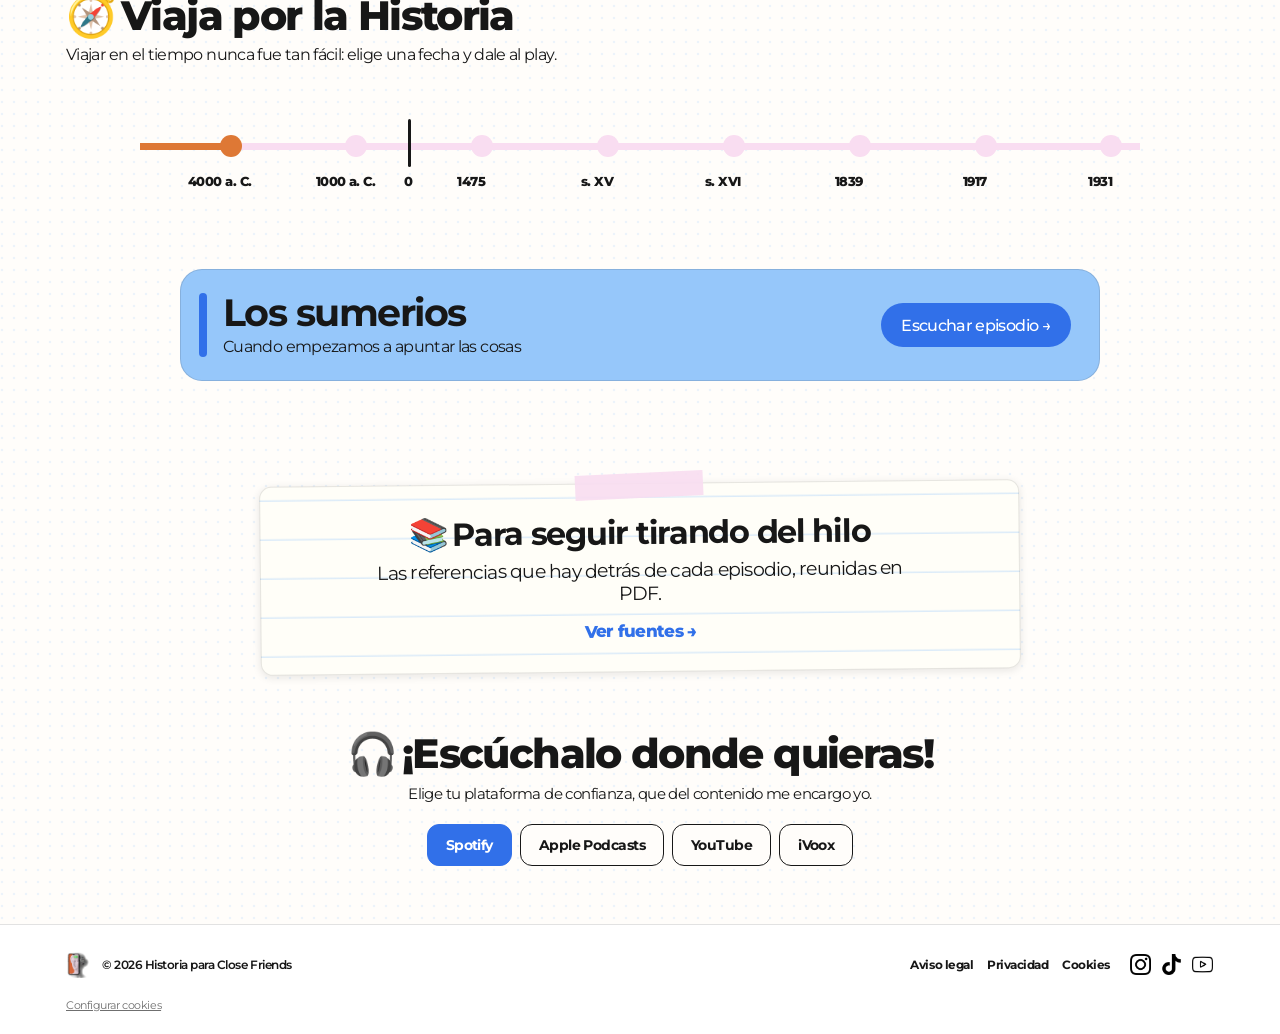
==== commit df4f4282: "Add files via upload" ====
--- a/index.html
+++ b/index.html
@@ -9,7 +9,7 @@
     <link rel="icon" href="assets/images/favicon-16.png" sizes="16x16" type="image/png">
     <link rel="apple-touch-icon" href="assets/images/apple-touch-icon.png">
     <link rel="stylesheet" href="assets/css/shared.css?v=4">
-    <link rel="stylesheet" href="assets/css/home.css?v=6">
+  <link rel="stylesheet" href="assets/css/home.css?v=7">
   </head>
   <body>
     <main class="hcf-home" id="inicio">
@@ -83,11 +83,10 @@
         <p class="timeline-section-subtitle">Viajar en el tiempo nunca fue tan fácil: elige una fecha y dale al play.</p>
         <div class="timeline-preview" data-timeline>
           <div class="timeline-rail" data-timeline-rail>
-            <span class="timeline-zero" aria-hidden="true"></span><span class="timeline-zero-label">0</span>
             <button class="timeline-dot is-active" type="button" data-title="Los sumerios" data-subtitle="Cuando empezamos a apuntar las cosas" data-audio="https://open.spotify.com/show/4cjYSY9JofzA4vvLkDBrxP" data-color="#3170E9" data-pale="#96C7FA" style="left:8%" aria-label="4000 a. C. · Los sumerios"></button><span class="timeline-date" style="left:8%">4000 a. C.</span>
-            <button class="timeline-dot" type="button" data-title="La Polinesia" data-subtitle="Cuando tu continente es el océano" data-audio="https://open.spotify.com/show/4cjYSY9JofzA4vvLkDBrxP" data-color="#3170E9" data-pale="#96C7FA" style="left:32%" aria-label="1000 a. C. · La Polinesia"></button><span class="timeline-date" style="left:32%">1000 a. C.</span>
-            <button class="timeline-dot" type="button" data-title="El Imperio Inca" data-subtitle="Cuando todos los caminos llevaban al Cusco" data-audio="https://open.spotify.com/show/4cjYSY9JofzA4vvLkDBrxP" data-color="#3170E9" data-pale="#96C7FA" style="left:46%" aria-label="s. XV · El Imperio Inca"></button><span class="timeline-date" style="left:46%">s. XV</span>
-            <button class="timeline-dot" type="button" data-title="La Guerra de Sucesión Castellana" data-subtitle="Cuando un chisme cambió la historia" data-audio="https://open.spotify.com/show/4cjYSY9JofzA4vvLkDBrxP" data-color="#DE7835" data-pale="#F5C6A4" style="left:61%" aria-label="1475 · La Guerra de Sucesión Castellana"></button><span class="timeline-date" style="left:61%">1475</span>
+            <button class="timeline-dot" type="button" data-title="La Polinesia" data-subtitle="Cuando tu continente es el océano" data-audio="https://open.spotify.com/show/4cjYSY9JofzA4vvLkDBrxP" data-color="#3170E9" data-pale="#96C7FA" style="left:20.57%" aria-label="1000 a. C. · La Polinesia"></button><span class="timeline-date" style="left:20.57%">1000 a. C.</span><span class="timeline-zero" style="left:26.86%" aria-hidden="true"></span><span class="timeline-zero-label" style="left:26.86%">0</span>
+            <button class="timeline-dot" type="button" data-title="La Guerra de Sucesión Castellana" data-subtitle="Cuando un chisme cambió la historia" data-audio="https://open.spotify.com/show/4cjYSY9JofzA4vvLkDBrxP" data-color="#DE7835" data-pale="#F5C6A4" style="left:33.14%" aria-label="1475 · La Guerra de Sucesión Castellana"></button><span class="timeline-date" style="left:33.14%">1475</span>
+            <button class="timeline-dot" type="button" data-title="El Imperio Inca" data-subtitle="Cuando todos los caminos llevaban al Cusco" data-audio="https://open.spotify.com/show/4cjYSY9JofzA4vvLkDBrxP" data-color="#3170E9" data-pale="#96C7FA" style="left:45.71%" aria-label="s. XV · El Imperio Inca"></button><span class="timeline-date" style="left:45.71%">s. XV</span>
             <button class="timeline-dot" type="button" data-title="Los Médici" data-subtitle="Cuando el arte era la mejor campaña electoral" data-audio="https://open.spotify.com/show/4cjYSY9JofzA4vvLkDBrxP" data-color="#7FCC6E" data-pale="#CAEAC2" style="left:72%" aria-label="s. XVI · Los Médici"></button><span class="timeline-date" style="left:72%">s. XVI</span>
             <button class="timeline-dot" type="button" data-title="Las Guerras del Opio" data-subtitle="Cuando Reino Unido fue el mayor narcoestado" data-audio="https://open.spotify.com/show/4cjYSY9JofzA4vvLkDBrxP" data-color="#EBB6C7" data-pale="#EBB6C7" style="left:82%" aria-label="1839 · Las Guerras del Opio"></button><span class="timeline-date" style="left:82%">1839</span>
             <button class="timeline-dot" type="button" data-title="La Revolución Rusa" data-subtitle="Cuando ya se cantaba Ra Ra Rasputín" data-audio="https://open.spotify.com/show/4cjYSY9JofzA4vvLkDBrxP" data-color="#EBB6C7" data-pale="#EBB6C7" style="left:89%" aria-label="1917 · La Revolución Rusa"></button><span class="timeline-date" style="left:89%">1917</span>
@@ -106,6 +105,6 @@
     <script src="assets/js/analytics.js?v=1"></script>
     <script src="assets/js/cookie-consent.js?v=1"></script>
     <script src="assets/js/social-links.js"></script>
-    <script src="assets/js/home.js?v=2"></script>
+    <script src="assets/js/home.js?v=3"></script>
   </body>
 </html>
--- a/assets/css/home.css
+++ b/assets/css/home.css
@@ -552,7 +552,6 @@
 
       .timeline-zero {
         position: absolute;
-        left: 38%;
         top: 18px;
         width: 3px;
         height: 48px;
@@ -563,7 +562,6 @@
 
       .timeline-zero-label {
         position: absolute;
-        left: 38%;
         top: 72px;
         transform: translateX(-50%);
         color: var(--ink);
@@ -944,20 +942,22 @@
         /* En móvil la línea se convierte en una cronología vertical táctil. */
         .timeline-rail {
           display: grid;
-          grid-template-columns: 32px minmax(0, 1fr);
+          grid-template-columns: 44px max-content;
           grid-auto-rows: minmax(32px, auto);
           align-items: center;
-          gap: 10px 13px;
-          width: min(100%, 250px);
+          justify-content: center;
+          gap: 10px 14px;
+          width: max-content;
+          max-width: 100%;
           height: auto;
-          margin: 0 auto;
+          margin: 0 auto !important;
           padding: 4px 0;
         }
 
         .timeline-rail::before {
           top: 10px;
           bottom: 10px;
-          left: 14px;
+          left: 20px;
           right: auto;
           width: 4px;
           height: auto;
@@ -967,15 +967,15 @@
           display: none;
         }
 
-        /* Conserva la marca del año 0 también en la cronología vertical. */
+        /* El 0 es una marca horizontal entre a. C. y d. C. */
         .timeline-zero {
           position: relative;
           top: auto;
-          left: auto;
+          left: auto !important;
           grid-column: 1;
           justify-self: center;
-          width: 4px;
-          height: 42px;
+          width: 44px;
+          height: 4px;
           background: var(--ink);
         }
 
@@ -986,6 +986,7 @@
           grid-column: 2;
           transform: none;
           align-self: center;
+          justify-self: start;
           font-size: 15px;
         }
 
@@ -994,6 +995,7 @@
           top: auto;
           left: auto !important;
           grid-column: 1;
+          justify-self: center;
           width: 30px;
           height: 30px;
         }
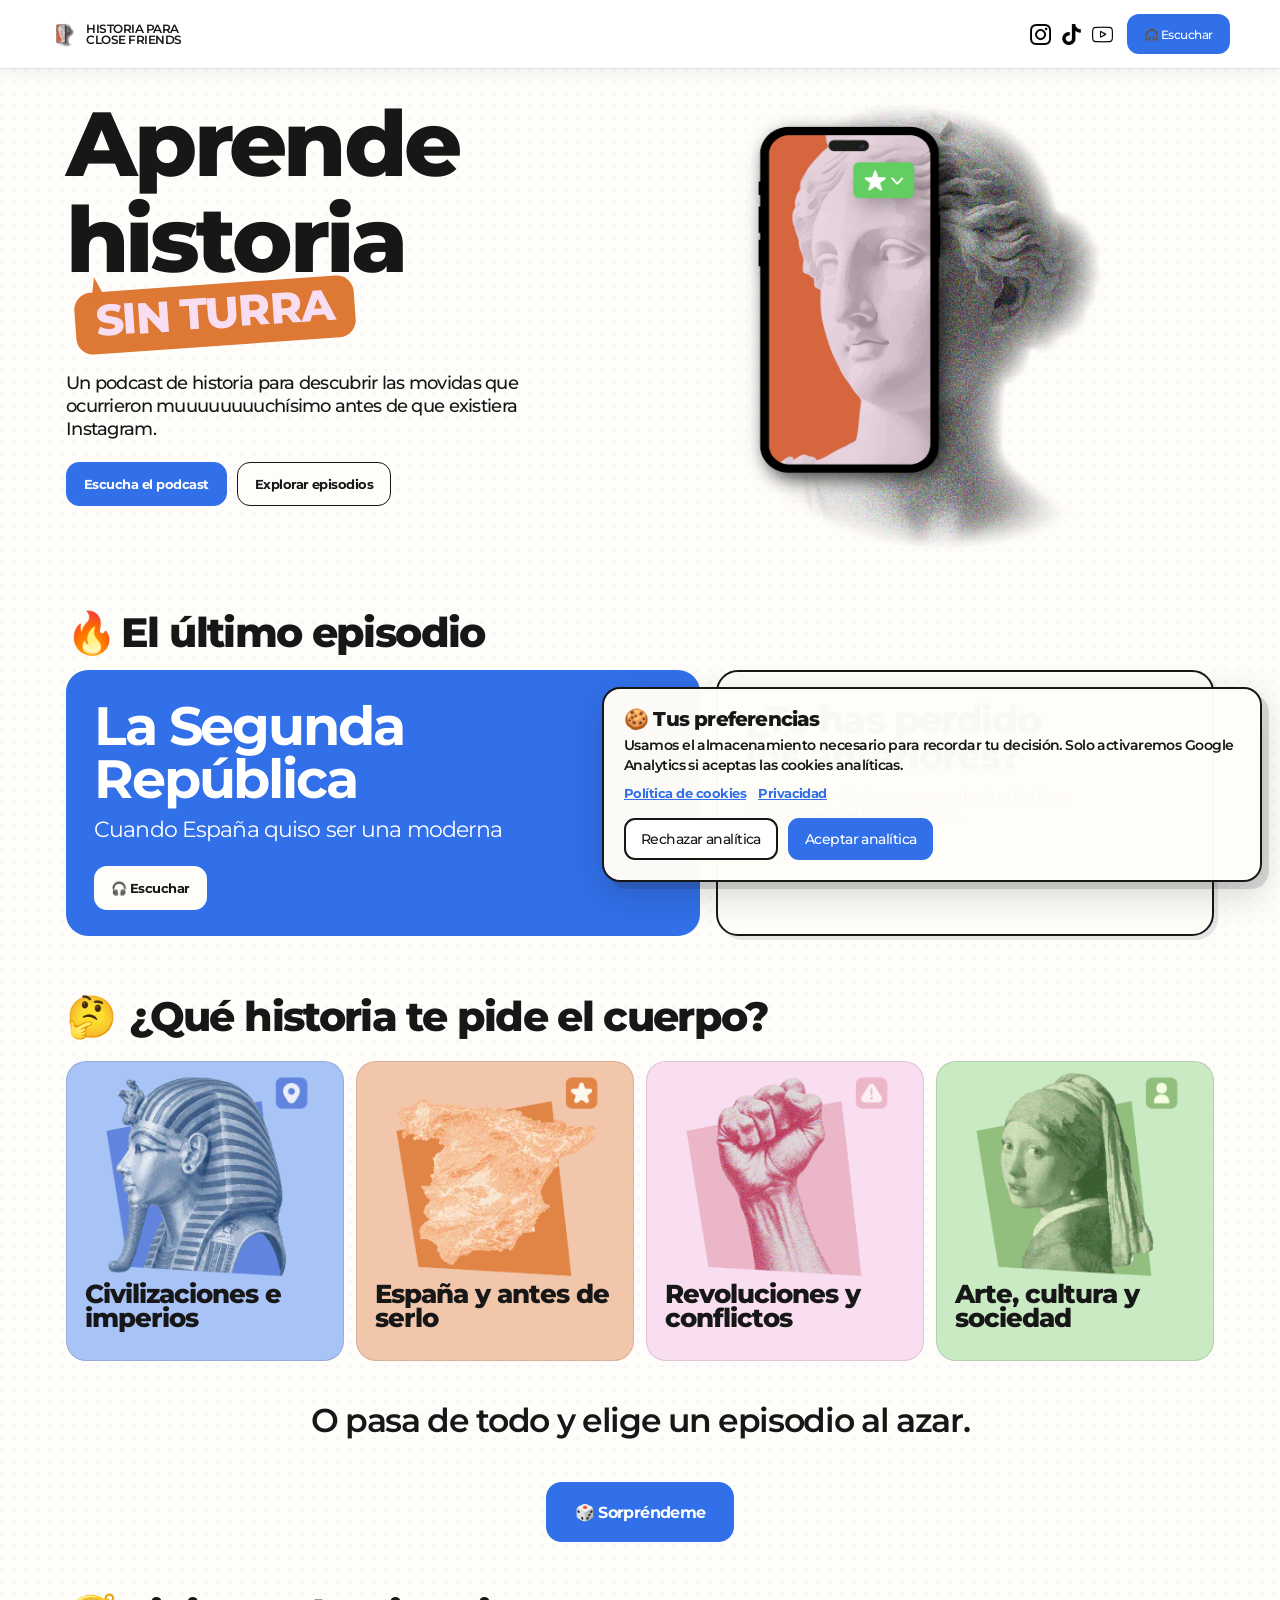
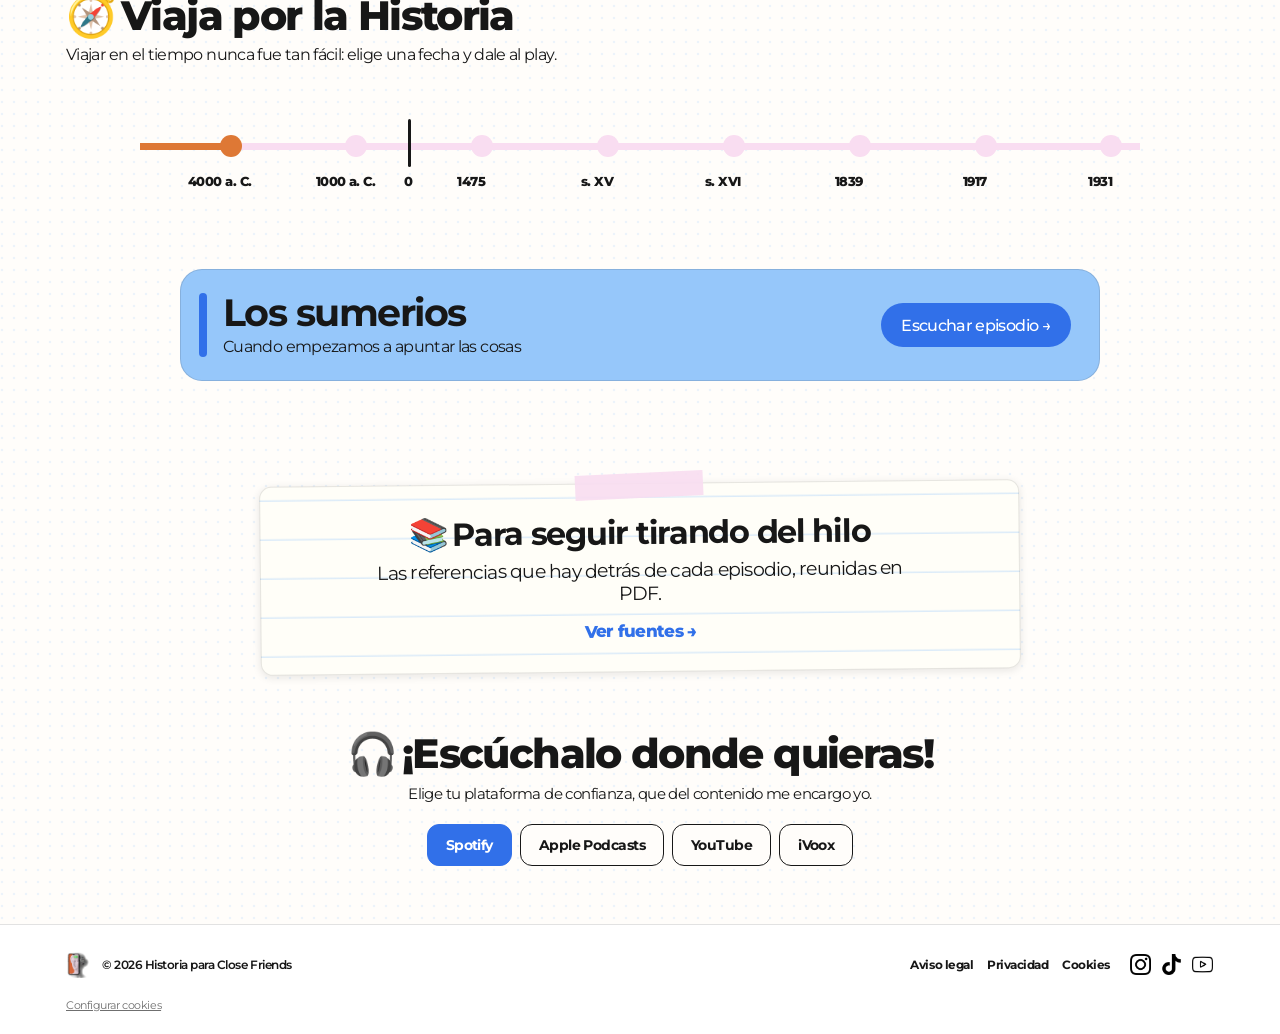
==== commit e3d4a2cb: "Add files via upload" ====
--- a/index.html
+++ b/index.html
@@ -9,7 +9,7 @@
     <link rel="icon" href="assets/images/favicon-16.png" sizes="16x16" type="image/png">
     <link rel="apple-touch-icon" href="assets/images/apple-touch-icon.png">
     <link rel="stylesheet" href="assets/css/shared.css?v=4">
-  <link rel="stylesheet" href="assets/css/home.css?v=7">
+  <link rel="stylesheet" href="assets/css/home.css?v=8">
   </head>
   <body>
     <main class="hcf-home" id="inicio">
@@ -68,7 +68,7 @@
           <div class="category-grid">
             <a class="category-card" href="episodios/?categoria=civilizaciones" style="--category-color:#3170E9" aria-label="Explorar Civilizaciones e imperios"><span class="category-art"><img src="assets/images/categoria-civilizaciones.png" alt=""></span><span class="category-name">Civilizaciones e imperios</span></a>
             <a class="category-card" href="episodios/?categoria=espana" style="--category-color:#DE7835" aria-label="Explorar España y antes de serlo"><span class="category-art"><img src="assets/images/categoria-espana.png" alt=""></span><span class="category-name">España y antes de serlo</span></a>
-            <a class="category-card" href="episodios/?categoria=revoluciones" style="--category-color:#EBB6C7" aria-label="Explorar Revoluciones y conflictos"><span class="category-art"><img src="assets/images/categoria-revoluciones.png" alt=""></span><span class="category-name">Revoluciones y conflictos</span></a>
+            <a class="category-card" href="episodios/?categoria=revoluciones" style="--category-color:#EBB6C7;--category-background:#F9DDF1" aria-label="Explorar Revoluciones y conflictos"><span class="category-art"><img src="assets/images/categoria-revoluciones.png" alt=""></span><span class="category-name">Revoluciones y conflictos</span></a>
             <a class="category-card" href="episodios/?categoria=arte" style="--category-color:#7FCC6E" aria-label="Explorar Arte, cultura y sociedad"><span class="category-art"><img src="assets/images/categoria-arte.png" alt=""></span><span class="category-name">Arte, cultura y sociedad</span></a>
           </div>
         </div>
@@ -88,8 +88,8 @@
             <button class="timeline-dot" type="button" data-title="La Guerra de Sucesión Castellana" data-subtitle="Cuando un chisme cambió la historia" data-audio="https://open.spotify.com/show/4cjYSY9JofzA4vvLkDBrxP" data-color="#DE7835" data-pale="#F5C6A4" style="left:33.14%" aria-label="1475 · La Guerra de Sucesión Castellana"></button><span class="timeline-date" style="left:33.14%">1475</span>
             <button class="timeline-dot" type="button" data-title="El Imperio Inca" data-subtitle="Cuando todos los caminos llevaban al Cusco" data-audio="https://open.spotify.com/show/4cjYSY9JofzA4vvLkDBrxP" data-color="#3170E9" data-pale="#96C7FA" style="left:45.71%" aria-label="s. XV · El Imperio Inca"></button><span class="timeline-date" style="left:45.71%">s. XV</span>
             <button class="timeline-dot" type="button" data-title="Los Médici" data-subtitle="Cuando el arte era la mejor campaña electoral" data-audio="https://open.spotify.com/show/4cjYSY9JofzA4vvLkDBrxP" data-color="#7FCC6E" data-pale="#CAEAC2" style="left:72%" aria-label="s. XVI · Los Médici"></button><span class="timeline-date" style="left:72%">s. XVI</span>
-            <button class="timeline-dot" type="button" data-title="Las Guerras del Opio" data-subtitle="Cuando Reino Unido fue el mayor narcoestado" data-audio="https://open.spotify.com/show/4cjYSY9JofzA4vvLkDBrxP" data-color="#EBB6C7" data-pale="#EBB6C7" style="left:82%" aria-label="1839 · Las Guerras del Opio"></button><span class="timeline-date" style="left:82%">1839</span>
-            <button class="timeline-dot" type="button" data-title="La Revolución Rusa" data-subtitle="Cuando ya se cantaba Ra Ra Rasputín" data-audio="https://open.spotify.com/show/4cjYSY9JofzA4vvLkDBrxP" data-color="#EBB6C7" data-pale="#EBB6C7" style="left:89%" aria-label="1917 · La Revolución Rusa"></button><span class="timeline-date" style="left:89%">1917</span>
+            <button class="timeline-dot" type="button" data-title="Las Guerras del Opio" data-subtitle="Cuando Reino Unido fue el mayor narcoestado" data-audio="https://open.spotify.com/show/4cjYSY9JofzA4vvLkDBrxP" data-color="#EBB6C7" data-pale="#F9DDF1" style="left:82%" aria-label="1839 · Las Guerras del Opio"></button><span class="timeline-date" style="left:82%">1839</span>
+            <button class="timeline-dot" type="button" data-title="La Revolución Rusa" data-subtitle="Cuando ya se cantaba Ra Ra Rasputín" data-audio="https://open.spotify.com/show/4cjYSY9JofzA4vvLkDBrxP" data-color="#EBB6C7" data-pale="#F9DDF1" style="left:89%" aria-label="1917 · La Revolución Rusa"></button><span class="timeline-date" style="left:89%">1917</span>
             <button class="timeline-dot" type="button" data-title="La Segunda República" data-subtitle="Cuando España quiso ser una moderna" data-audio="https://open.spotify.com/show/4cjYSY9JofzA4vvLkDBrxP" data-color="#DE7835" data-pale="#F5C6A4" style="left:96%" aria-label="1931 · La Segunda República"></button><span class="timeline-date" style="left:96%">1931</span>
           </div>
           <article class="timeline-card" data-timeline-card><div><h3 data-timeline-title>Los sumerios</h3><p data-timeline-subtitle>Cuando empezamos a apuntar las cosas</p></div><a data-timeline-link href="https://open.spotify.com/show/4cjYSY9JofzA4vvLkDBrxP" target="_blank" rel="noopener noreferrer">Escuchar episodio →</a></article>
@@ -101,10 +101,10 @@
 
       <footer class="site-footer"><div class="footer-content"><div class="footer-brand"><img class="footer-logo" src="assets/images/favicon-512.png" alt=""><span class="footer-copy">© 2026 Historia para Close Friends</span></div><nav class="footer-nav" aria-label="Enlaces legales"><a href="aviso-legal/">Aviso legal</a><a href="privacidad/">Privacidad</a><a href="cookies/">Cookies</a></nav><div class="social-links" aria-label="Redes sociales"><span class="social-link" aria-label="Instagram"><img src="assets/images/red-instagram.png" alt=""></span><span class="social-link" aria-label="TikTok"><img src="assets/images/red-tiktok.png" alt=""></span><span class="social-link" aria-label="YouTube"><img src="assets/images/red-youtube.png" alt=""></span></div></div><div class="footer-meta"><button class="footer-cookie-settings" type="button" data-open-cookie-settings>Configurar cookies</button></div></footer>
     </main>
-    <script src="assets/js/site-data.js?v=4"></script>
+    <script src="assets/js/site-data.js?v=5"></script>
     <script src="assets/js/analytics.js?v=1"></script>
     <script src="assets/js/cookie-consent.js?v=1"></script>
     <script src="assets/js/social-links.js"></script>
-    <script src="assets/js/home.js?v=3"></script>
+    <script src="assets/js/home.js?v=4"></script>
   </body>
 </html>
--- a/assets/css/home.css
+++ b/assets/css/home.css
@@ -448,7 +448,7 @@
         overflow: hidden;
         border: 1px solid rgba(23, 23, 23, .12);
         border-radius: 20px;
-        background: color-mix(in srgb, var(--category-color) 42%, white);
+        background: var(--category-background, color-mix(in srgb, var(--category-color) 42%, white));
         color: var(--ink);
         text-decoration: none;
       }
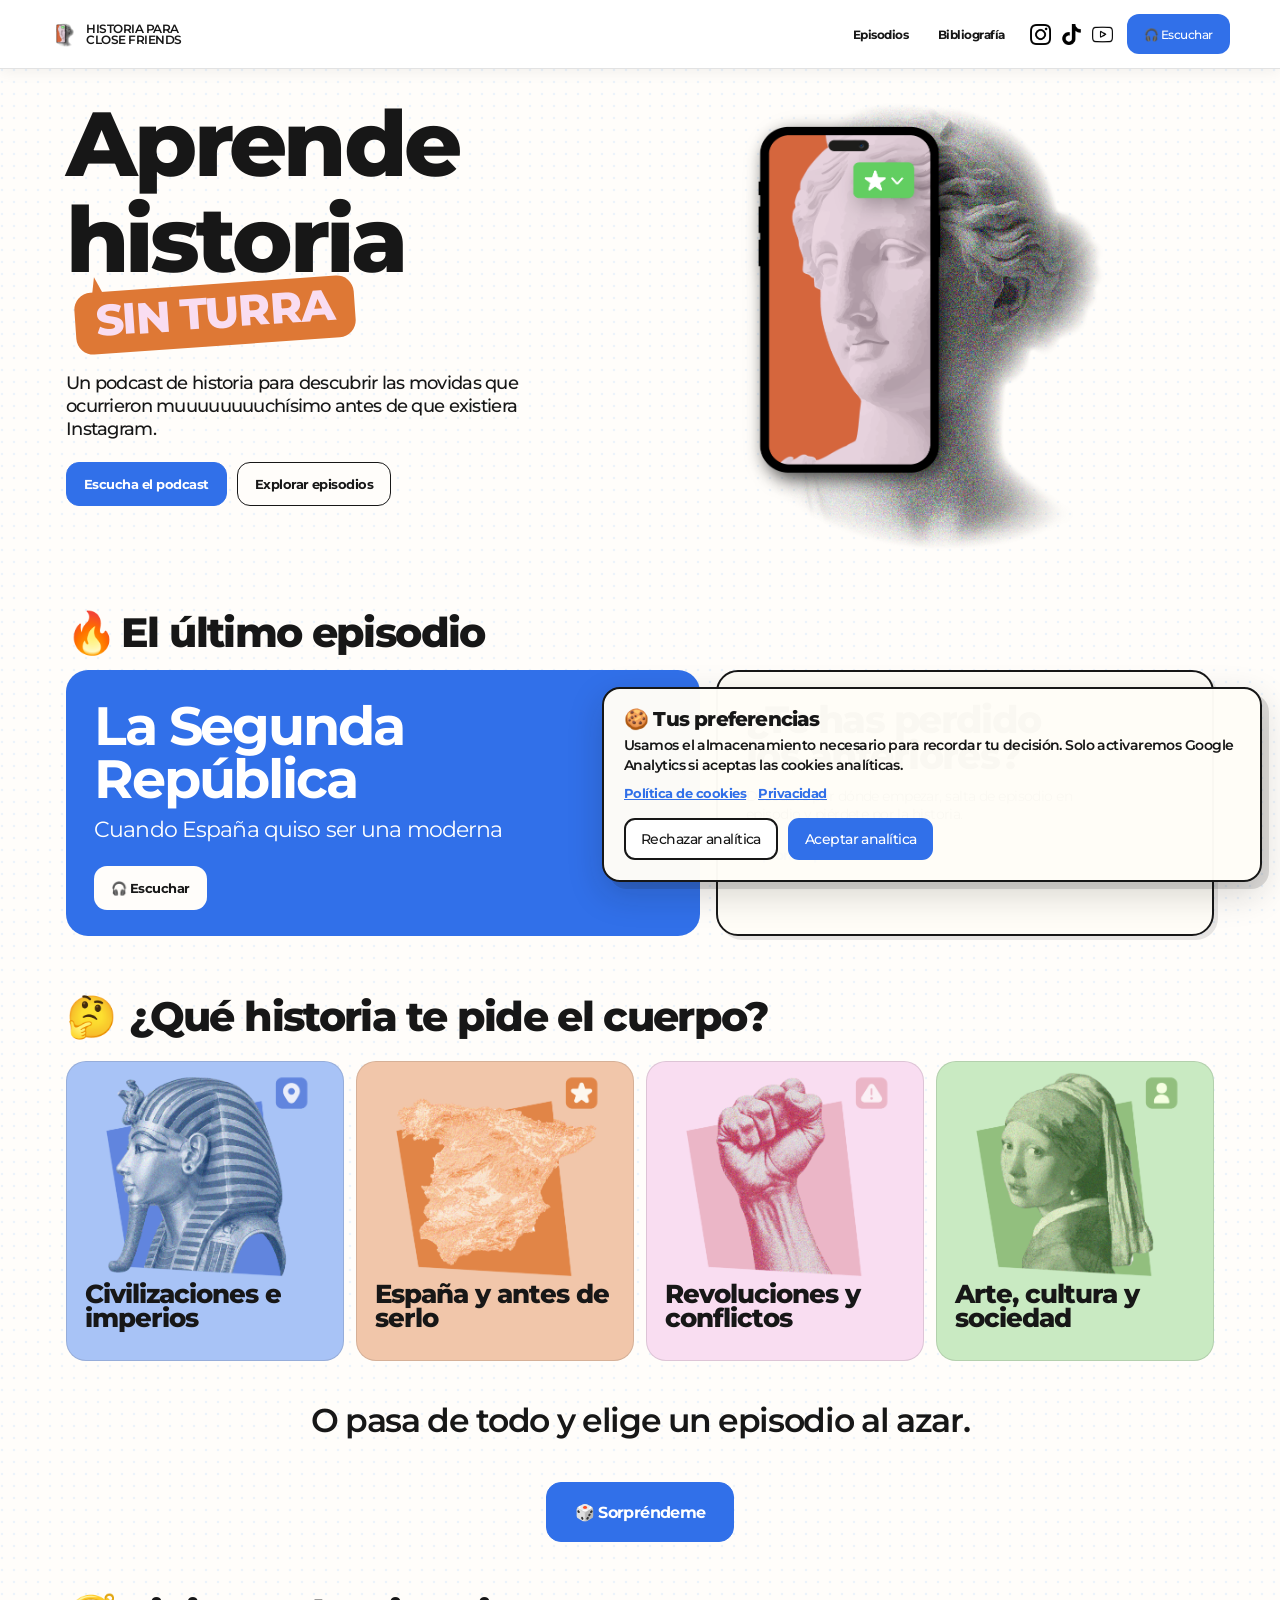
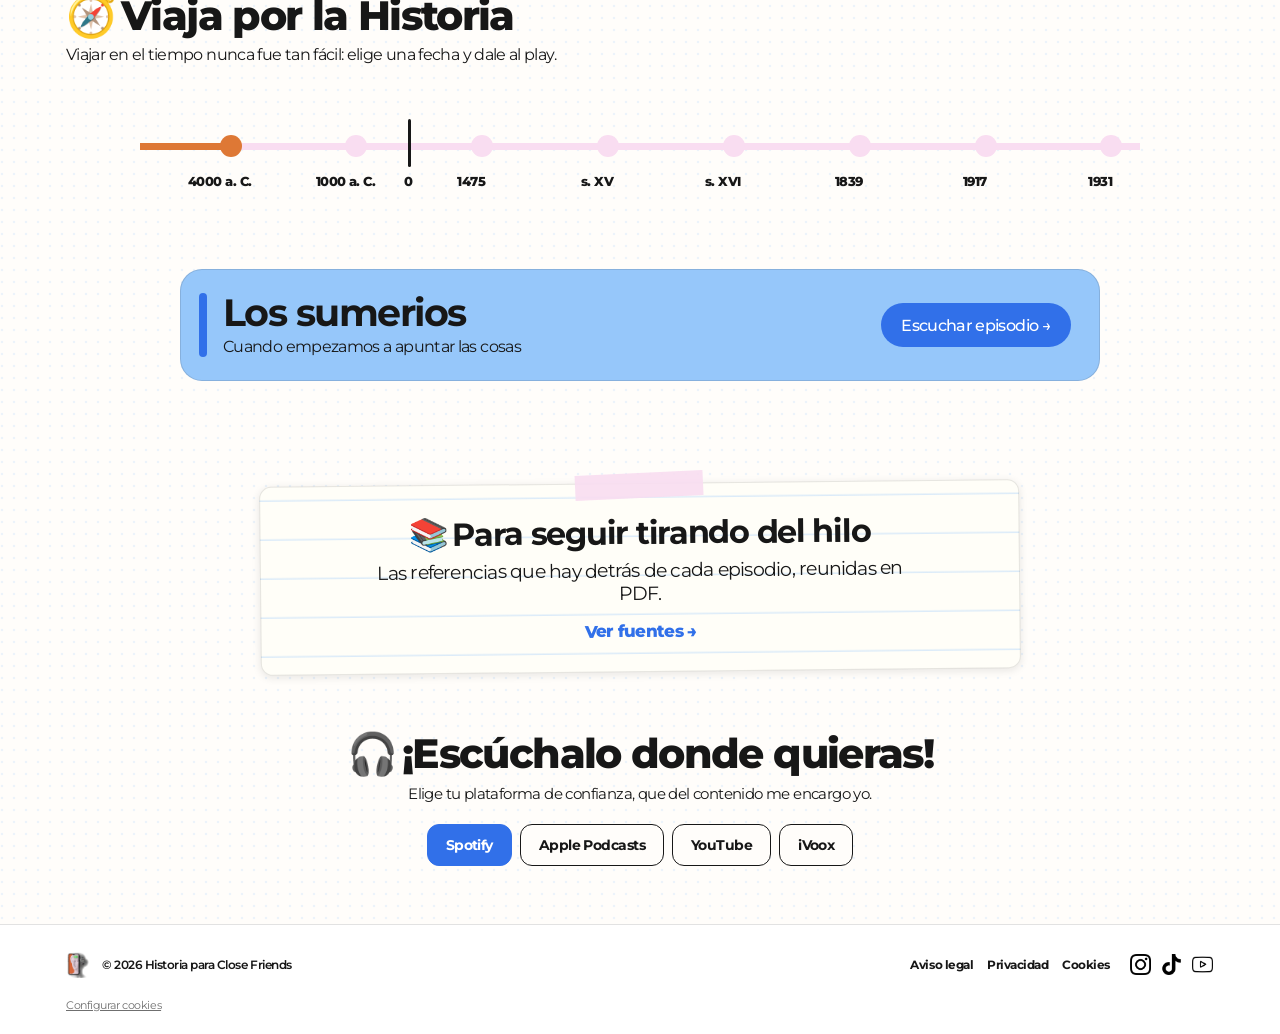
==== commit 5435f850: "Add files via upload" ====
--- a/index.html
+++ b/index.html
@@ -8,7 +8,7 @@
     <link rel="icon" href="assets/images/favicon-32.png" sizes="32x32" type="image/png">
     <link rel="icon" href="assets/images/favicon-16.png" sizes="16x16" type="image/png">
     <link rel="apple-touch-icon" href="assets/images/apple-touch-icon.png">
-    <link rel="stylesheet" href="assets/css/shared.css?v=4">
+    <link rel="stylesheet" href="assets/css/shared.css?v=5">
   <link rel="stylesheet" href="assets/css/home.css?v=8">
   </head>
   <body>
@@ -19,6 +19,7 @@
             <img class="wordmark-icon" src="assets/images/hero-logo.png" alt="">
             <span class="wordmark-copy"><span>HISTORIA PARA</span><span>CLOSE FRIENDS</span></span>
           </a>
+          <nav class="desktop-nav" aria-label="Navegación principal"><a href="episodios/">Episodios</a><a href="bibliografia/">Bibliografía</a></nav>
           <div class="header-actions">
             <div class="social-links" aria-label="Redes sociales">
               <!-- Las URLs reales de redes se cargarán desde la exportación de Sheets. -->
@@ -27,8 +28,10 @@
               <span class="social-link" aria-label="YouTube"><img src="assets/images/red-youtube.png" alt=""></span>
             </div>
             <a class="header-listen" href="https://open.spotify.com/show/4cjYSY9JofzA4vvLkDBrxP" target="_blank" rel="noopener noreferrer">🎧 Escuchar</a>
+            <button class="mobile-menu-toggle" type="button" aria-label="Abrir menú" aria-expanded="false" aria-controls="mobile-navigation" data-header-menu-toggle><span></span><span></span><span></span></button>
           </div>
         </header>
+        <nav class="mobile-nav" id="mobile-navigation" aria-label="Navegación principal" hidden data-header-mobile-menu><a href="episodios/">Episodios</a><a href="bibliografia/">Bibliografía</a></nav>
       </div>
 
       <div class="hero-band">
@@ -105,6 +108,7 @@
     <script src="assets/js/analytics.js?v=1"></script>
     <script src="assets/js/cookie-consent.js?v=1"></script>
     <script src="assets/js/social-links.js"></script>
+    <script src="assets/js/header-menu.js?v=1"></script>
     <script src="assets/js/home.js?v=4"></script>
   </body>
 </html>
--- a/assets/css/shared.css
+++ b/assets/css/shared.css
@@ -19,19 +19,23 @@
   .site-footer { border-top: 1px solid rgba(23,23,23,.12); background: #fff; }
   a, a:visited { color: inherit; }
   .site-header, .footer-content, .footer-meta { width: min(1180px, calc(100% - 48px)); margin: 0 auto; }
-  .site-header { min-height: 68px; display: grid; grid-template-columns: 1fr auto; align-items: center; gap: 24px; }
+  .site-header { min-height: 68px; display: grid; grid-template-columns: 1fr auto auto; align-items: center; gap: 24px; }
   .wordmark { display: inline-flex; align-items: center; gap: 4px; width: max-content; color: var(--ink); text-decoration: none; font-size: 12px; font-weight: 600; line-height: .94; letter-spacing: -.015em; }
   .wordmark-icon { display: block; width: 32px; height: 38px; object-fit: contain; flex: 0 0 auto; }
   .wordmark-copy span { display: block; }
   .desktop-nav { display: flex; align-items: center; gap: 29px; }
   .desktop-nav a { color: var(--ink); text-decoration: none; font-size: 12px; font-weight: 700; letter-spacing: -.01em; }
-  .desktop-nav a:hover, .footer-nav a:hover, .footer-legal a:hover { color: var(--blue) !important; }
+  .desktop-nav a:hover { color: var(--orange) !important; }
+  .footer-nav a:hover, .footer-legal a:hover { color: var(--blue) !important; }
   .header-actions { justify-self: end; display: flex; align-items: center; gap: 12px; }
   .social-links { display: flex; align-items: center; gap: 7px; }
   .social-link { display: inline-flex; align-items: center; justify-content: center; width: 24px; height: 24px; color: var(--ink); text-decoration: none; cursor: pointer; }
   .social-link img { display: block; width: 21px; height: 21px; object-fit: contain; }
   .social-link-label { font-size: 10px; font-weight: 700; }
   .header-listen { justify-self: end; display: inline-flex; align-items: center; min-height: 40px; padding: 0 17px; border: none; border-radius: 12px; background: var(--blue); color: #fff !important; font-size: 12px; font-weight: 500; letter-spacing: -.01em; text-decoration: none; }
+  .mobile-menu-toggle { display: none; width: 40px; height: 40px; padding: 0; border: 0; border-radius: 10px; background: var(--orange); cursor: pointer; }
+  .mobile-menu-toggle span { display: block; width: 19px; height: 2px; margin: 4px auto; border-radius: 99px; background: #fff; }
+  .mobile-nav { display: none; }
   .footer-content { padding: 20px 16px 12px; display: grid; grid-template-columns: auto 1fr auto; align-items: center; gap: 22px; }
   .footer-brand { display: inline-flex; align-items: center; gap: 9px; min-width: 0; }
   .footer-logo { display: block; width: 27px; height: 31px; object-fit: contain; flex: 0 0 auto; }
@@ -61,8 +65,15 @@
   .cookie-button:focus-visible, .footer-cookie-settings:focus-visible { outline: 3px solid var(--orange); outline-offset: 3px; }
   @media (max-width: 780px) {
     .site-header { grid-template-columns: 1fr auto; width: min(100% - 28px, 1180px); }
-    .desktop-nav { grid-column: 1 / -1; grid-row: 2; justify-content: space-between; gap: 10px; padding-bottom: 14px; }
+    .desktop-nav { display: none; }
     .header-actions .social-links { display: none; }
+    .header-actions { gap: 9px; }
+    .mobile-menu-toggle { display: block; }
+    .mobile-menu-toggle:focus-visible { outline: 3px solid var(--ink); outline-offset: 3px; }
+    .mobile-nav { position: absolute; top: calc(100% + 8px); right: 14px; z-index: 1; width: min(220px, calc(100vw - 28px)); padding: 8px; border: 2px solid var(--ink); border-radius: 14px; background: #fffdfa; box-shadow: 5px 5px 0 rgba(23,23,23,.12); }
+    .mobile-nav:not([hidden]) { display: grid; gap: 3px; }
+    .mobile-nav a { padding: 12px 13px; border-radius: 9px; color: var(--ink); font-size: 15px; font-weight: 700; text-decoration: none; }
+    .mobile-nav a:hover, .mobile-nav a:focus-visible { background: #FBE3D1; color: var(--orange); outline: none; }
     .footer-content, .footer-meta { width: calc(100% - 28px); }
     .footer-content { grid-template-columns: 1fr; gap: 14px; }
     .footer-nav { justify-content: flex-start; }
